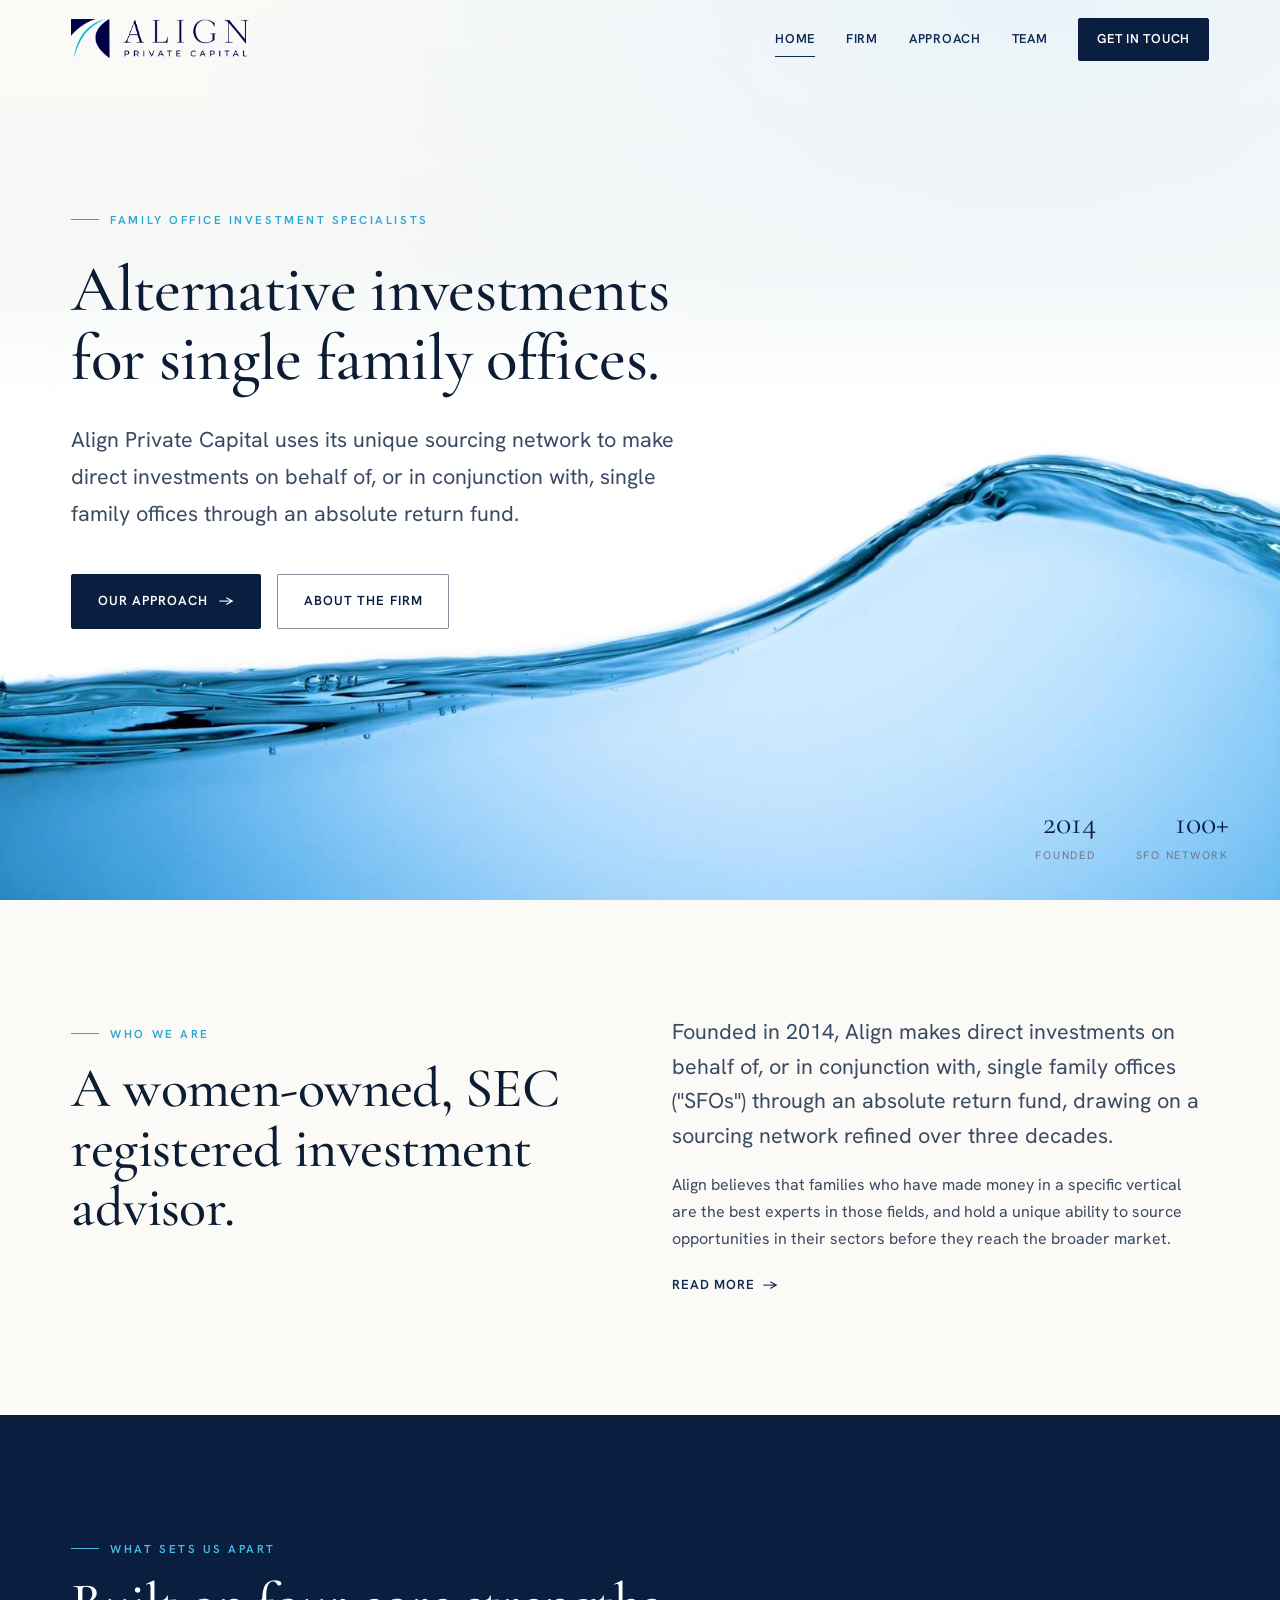
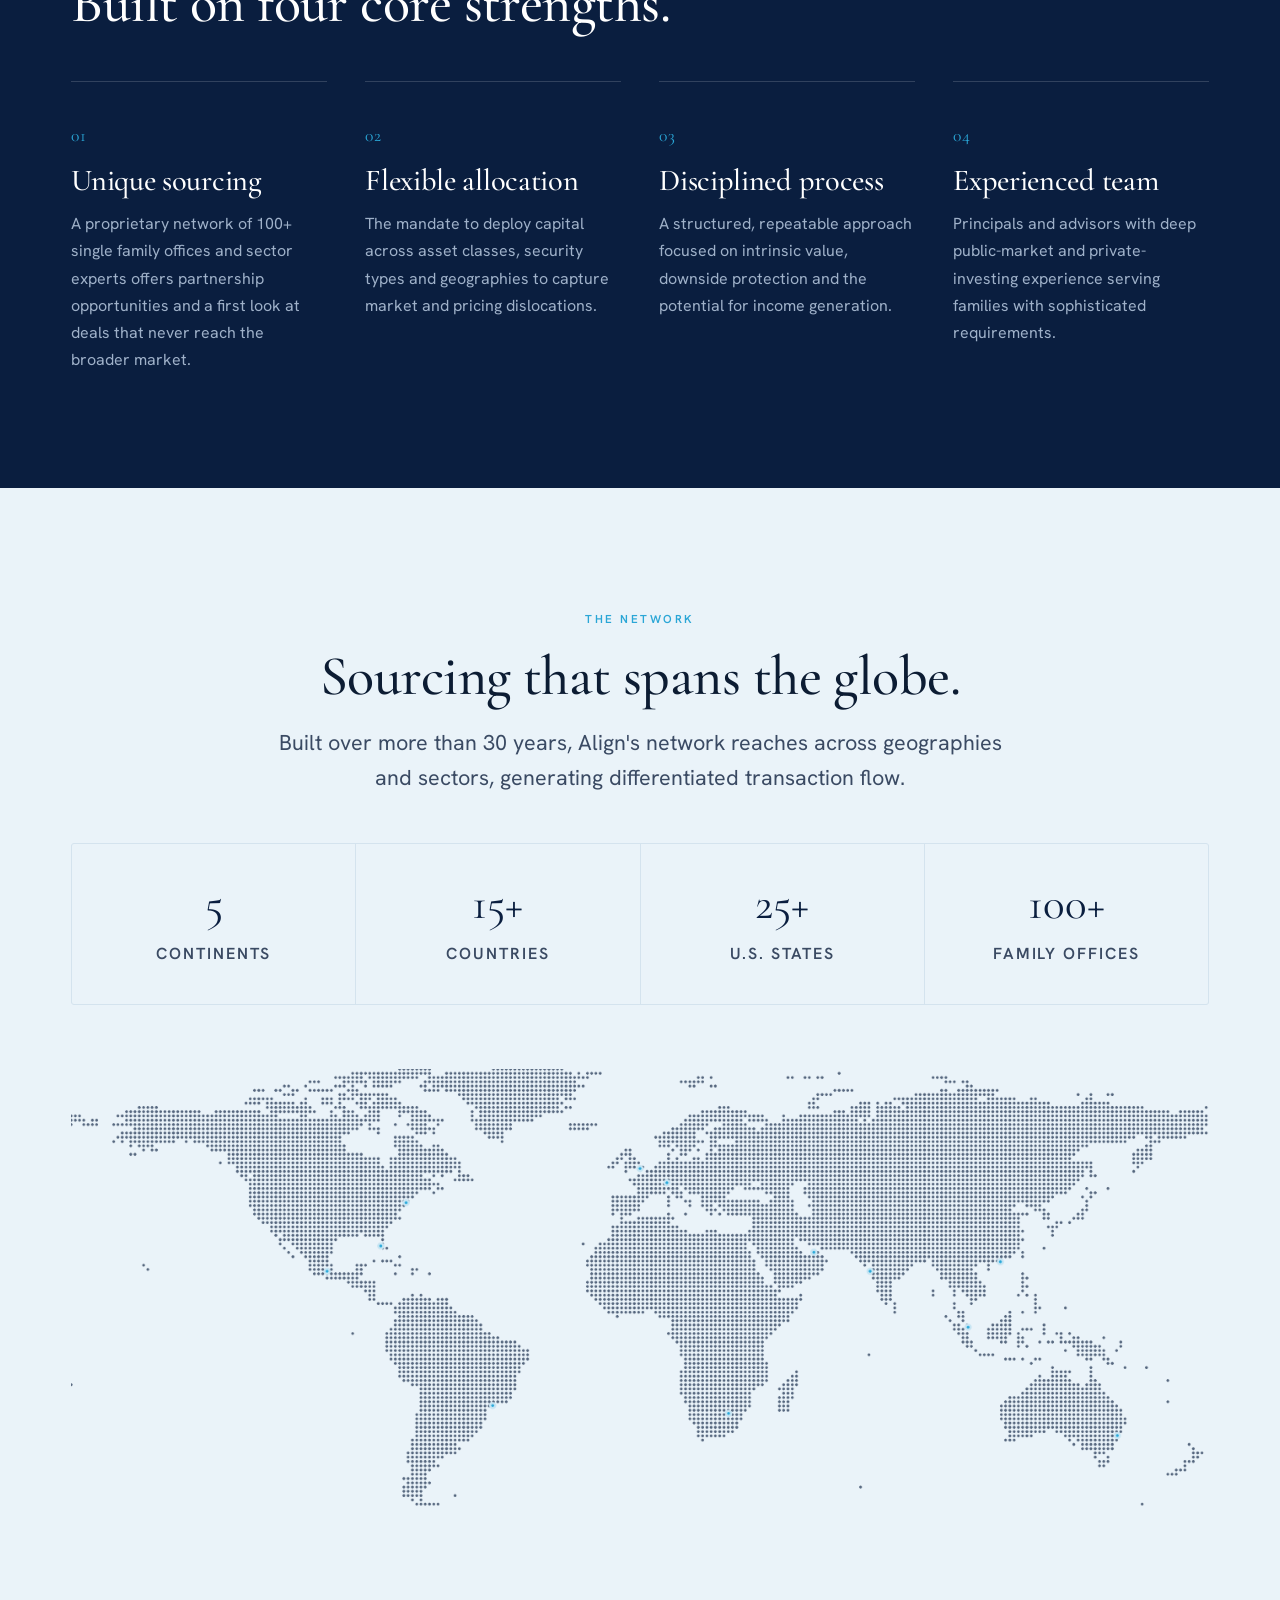
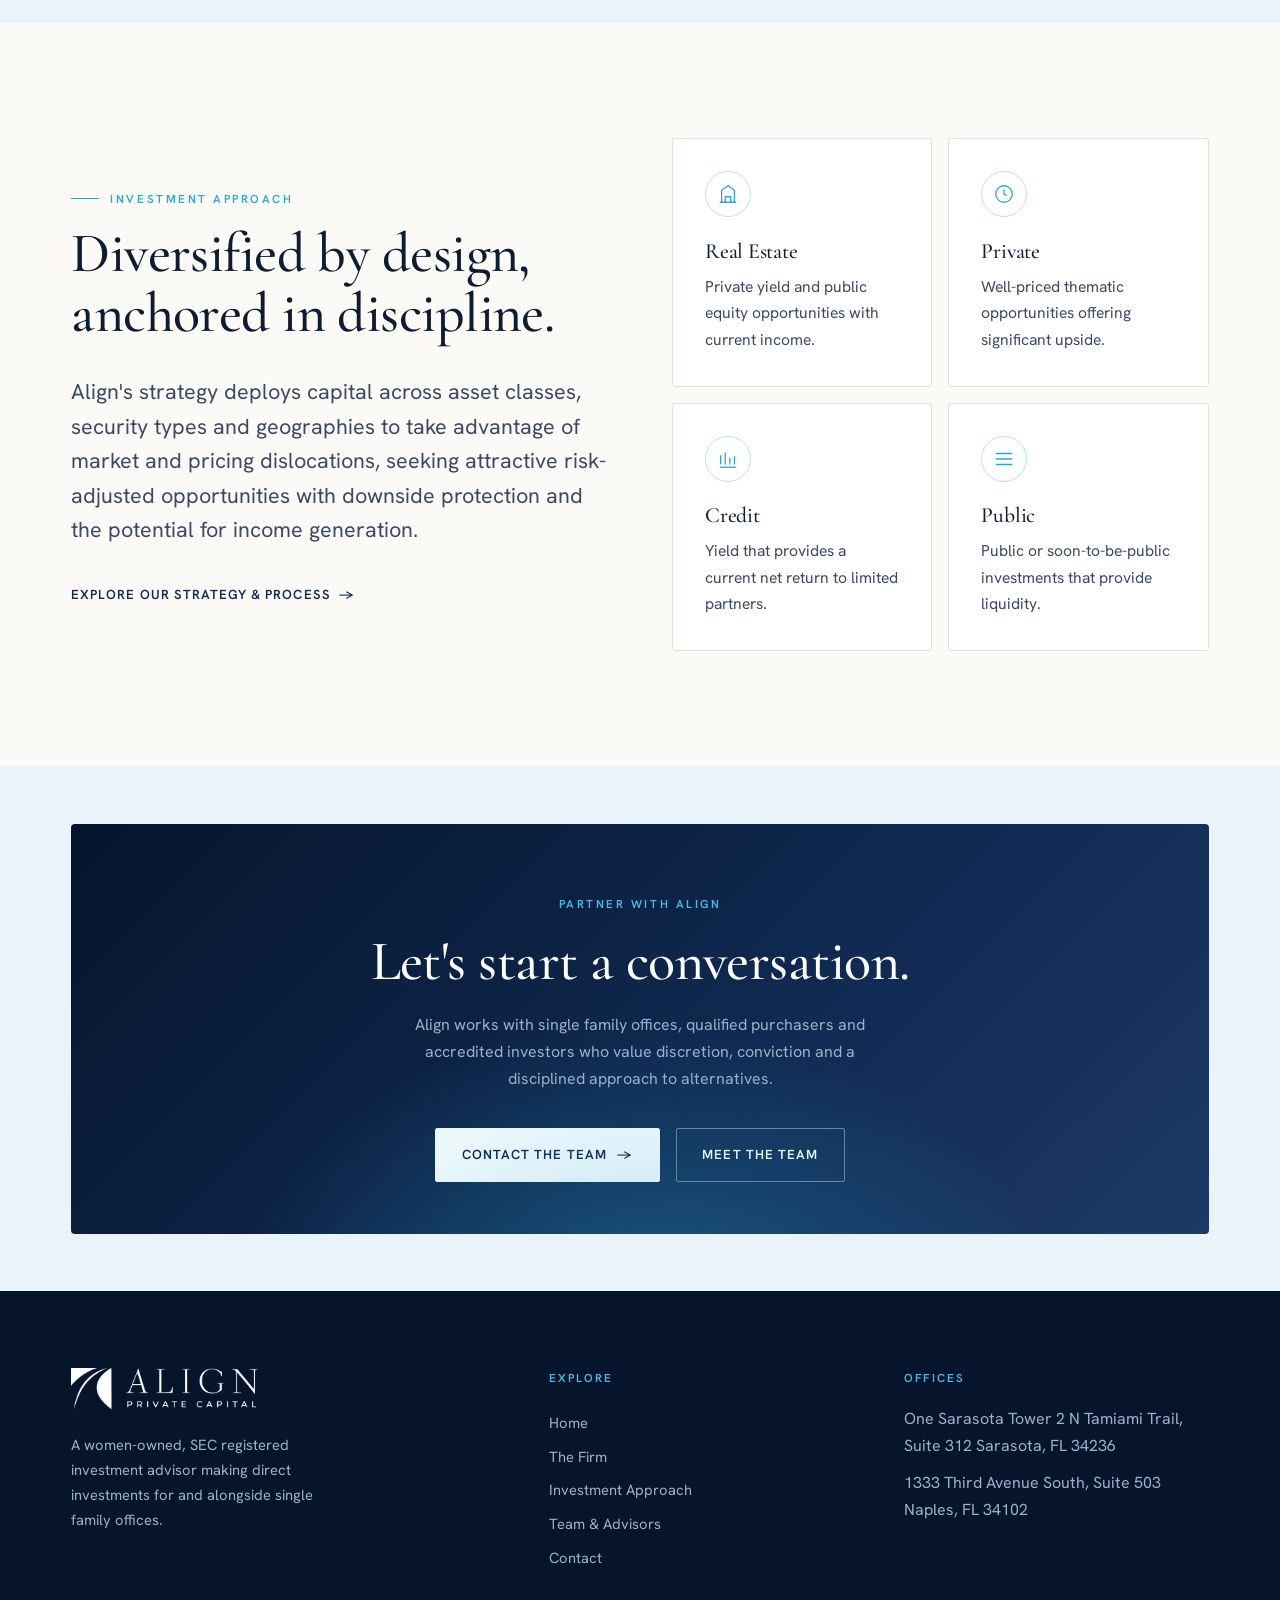
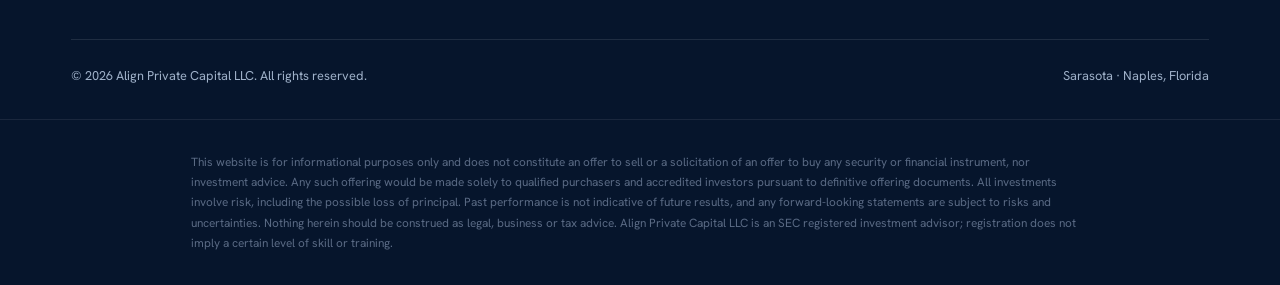
==== index.html @ d66d473a "Initial commit: Align Private Capital marketing site Static multi-page site (Home, Firm, Approach, T" ====
<!DOCTYPE html>
<html lang="en">
<head>
  <meta charset="UTF-8" />
  <meta name="viewport" content="width=device-width, initial-scale=1.0" />
  <title>Align Private Capital | Direct Investments for Single Family Offices</title>
  <meta name="description" content="Align Private Capital is a women-owned, SEC registered investment advisor that uses a unique sourcing network to make direct investments on behalf of, or alongside, single family offices through an absolute return fund." />
  <link rel="icon" href="assets/img/favicon.ico" sizes="any" />
  <link rel="icon" type="image/png" href="assets/img/favicon-32.png" sizes="32x32" />
  <link rel="apple-touch-icon" href="assets/img/favicon-180.png" />
  <link rel="preconnect" href="https://fonts.googleapis.com" />
  <link rel="preconnect" href="https://fonts.gstatic.com" crossorigin />
  <link href="https://fonts.googleapis.com/css2?family=Cormorant+Garamond:ital,wght@0,400;0,500;0,600;1,400;1,500&family=Hanken+Grotesk:wght@400;500;600;700&display=swap" rel="stylesheet" />
  <link rel="stylesheet" href="assets/css/styles.css" />
</head>
<body>

  <!-- ====================================================== HEADER -->
  <header class="site-header on-light">
    <div class="wrap">
      <a href="index.html" class="brand" aria-label="Align Private Capital home">
        <img class="logo-navy" src="assets/img/logo-lockup.png" alt="Align Private Capital" />
        <img class="logo-white" src="assets/img/logo-lockup-white.png" alt="" aria-hidden="true" />
      </a>
      <nav class="nav" aria-label="Primary">
        <a href="index.html" class="active">Home</a>
        <a href="firm.html">Firm</a>
        <a href="approach.html">Approach</a>
        <a href="team.html">Team</a>
        <a href="contact.html" class="btn">Get in touch</a>
      </nav>
      <button class="nav-toggle" aria-label="Open menu" aria-expanded="false">
        <span></span><span></span><span></span>
      </button>
    </div>
  </header>

  <!-- ====================================================== HERO -->
  <section class="hero">
    <div class="hero__water" aria-hidden="true">
      <img src="assets/img/hero-water.jpg" alt="" />
    </div>
    <div class="wrap">
      <p class="eyebrow hero__eyebrow" data-load="1">Family Office Investment Specialists</p>
      <h1 data-load="2">Alternative investments<br />for single family offices.</h1>
      <p class="hero__sub" data-load="3">Align Private Capital uses its unique sourcing network to make direct investments on behalf of, or in conjunction with, single family offices through an absolute return fund.</p>
      <div class="hero__cta" data-load="4">
        <a href="approach.html" class="btn">Our approach <span class="arrow">→</span></a>
        <a href="firm.html" class="btn btn--ghost">About the firm</a>
      </div>
    </div>
    <div class="hero__meta" aria-hidden="true">
      <div><div class="k">2014</div><div class="l">Founded</div></div>
      <div><div class="k">100+</div><div class="l">SFO network</div></div>
    </div>
  </section>

  <!-- ====================================================== INTRO -->
  <section class="section">
    <div class="wrap">
      <div class="grid cols-2" style="align-items:start; gap:clamp(2rem,5vw,5rem)">
        <div data-reveal>
          <p class="eyebrow">Who we are</p>
          <h2 class="mt-1">A women-owned, SEC registered investment advisor.</h2>
        </div>
        <div data-reveal data-reveal-delay="1" class="flow">
          <p class="lede">Founded in 2014, Align makes direct investments on behalf of, or in conjunction with, single family offices ("SFOs") through an absolute return fund, drawing on a sourcing network refined over three decades.</p>
          <p>Align believes that families who have made money in a specific vertical are the best experts in those fields, and hold a unique ability to source opportunities in their sectors before they reach the broader market.</p>
          <p><a href="firm.html" class="tlink">Read more <span class="arrow">→</span></a></p>
        </div>
      </div>
    </div>
  </section>

  <!-- ====================================================== PILLARS -->
  <section class="section section--navy">
    <div class="wrap">
      <div class="section-head" data-reveal>
        <p class="eyebrow">What sets us apart</p>
        <h2 class="mt-1">Built on four core strengths.</h2>
      </div>
      <div class="grid cols-4 pillars mt-3">
        <article class="pillar" data-reveal>
          <div class="pillar__num">01</div>
          <h3>Unique sourcing</h3>
          <p>A proprietary network of 100+ single family offices and sector experts offers partnership opportunities and a first look at deals that never reach the broader market.</p>
        </article>
        <article class="pillar" data-reveal data-reveal-delay="1">
          <div class="pillar__num">02</div>
          <h3>Flexible allocation</h3>
          <p>The mandate to deploy capital across asset classes, security types and geographies to capture market and pricing dislocations.</p>
        </article>
        <article class="pillar" data-reveal data-reveal-delay="2">
          <div class="pillar__num">03</div>
          <h3>Disciplined process</h3>
          <p>A structured, repeatable approach focused on intrinsic value, downside protection and the potential for income generation.</p>
        </article>
        <article class="pillar" data-reveal data-reveal-delay="3">
          <div class="pillar__num">04</div>
          <h3>Experienced team</h3>
          <p>Principals and advisors with deep public-market and private-investing experience serving families with sophisticated requirements.</p>
        </article>
      </div>
    </div>
  </section>

  <!-- ====================================================== NETWORK STATS -->
  <section class="section section--mist">
    <div class="wrap">
      <div class="center section-head" data-reveal>
        <p class="eyebrow center">The network</p>
        <h2 class="mt-1">Sourcing that spans the globe.</h2>
        <p class="lede mt-1">Built over more than 30 years, Align's network reaches across geographies and sectors, generating differentiated transaction flow.</p>
      </div>
      <div class="stats mt-3" data-reveal>
        <div class="stat"><div class="k">5</div><div class="l">Continents</div></div>
        <div class="stat"><div class="k">15+</div><div class="l">Countries</div></div>
        <div class="stat"><div class="k">25+</div><div class="l">U.S. States</div></div>
        <div class="stat"><div class="k">100+</div><div class="l">Family offices</div></div>
      </div>
      <figure class="world-map" data-reveal data-reveal-delay="1">
        <img src="assets/img/world-network.png" alt="A dotted world map highlighting the reach of Align's sourcing network across five continents." loading="lazy" />
      </figure>
    </div>
  </section>

  <!-- ====================================================== APPROACH TEASER -->
  <section class="section">
    <div class="wrap">
      <div class="grid cols-2" style="align-items:center; gap:clamp(2rem,5vw,5rem)">
        <div data-reveal>
          <p class="eyebrow">Investment approach</p>
          <h2 class="mt-1">Diversified by design, anchored in discipline.</h2>
          <p class="lede mt-2">Align's strategy deploys capital across asset classes, security types and geographies to take advantage of market and pricing dislocations, seeking attractive risk-adjusted opportunities with downside protection and the potential for income generation.</p>
          <p class="mt-2"><a href="approach.html" class="tlink">Explore our strategy &amp; process <span class="arrow">→</span></a></p>
        </div>
        <div data-reveal data-reveal-delay="1">
          <div class="grid cols-2" style="gap:1rem">
            <div class="card"><div class="card__icon">
              <svg viewBox="0 0 24 24" fill="none" stroke="currentColor" stroke-width="1.4"><path d="M3 21h18M5 21V8l7-5 7 5v13M9 21v-6h6v6"/></svg></div>
              <h3>Real Estate</h3><p>Private yield and public equity opportunities with current income.</p></div>
            <div class="card"><div class="card__icon">
              <svg viewBox="0 0 24 24" fill="none" stroke="currentColor" stroke-width="1.4"><path d="M3 12a9 9 0 1 0 18 0 9 9 0 0 0-18 0Z"/><path d="M12 7v5l3 2"/></svg></div>
              <h3>Private</h3><p>Well-priced thematic opportunities offering significant upside.</p></div>
            <div class="card"><div class="card__icon">
              <svg viewBox="0 0 24 24" fill="none" stroke="currentColor" stroke-width="1.4"><path d="M4 18V8M9 18V5M14 18v-7M19 18V9"/><path d="M3 21h18"/></svg></div>
              <h3>Credit</h3><p>Yield that provides a current net return to limited partners.</p></div>
            <div class="card"><div class="card__icon">
              <svg viewBox="0 0 24 24" fill="none" stroke="currentColor" stroke-width="1.4"><path d="M3 6h18M3 12h18M3 18h18"/></svg></div>
              <h3>Public</h3><p>Public or soon-to-be-public investments that provide liquidity.</p></div>
          </div>
        </div>
      </div>
    </div>
  </section>

  <!-- ====================================================== CTA -->
  <section class="section section--mist">
    <div class="wrap">
      <div class="cta" data-reveal>
        <p class="eyebrow center" style="justify-content:center; color:var(--teal-400)">Partner with Align</p>
        <h2 class="mt-1">Let's start a conversation.</h2>
        <p>Align works with single family offices, qualified purchasers and accredited investors who value discretion, conviction and a disciplined approach to alternatives.</p>
        <div class="hero__cta">
          <a href="contact.html" class="btn btn--light">Contact the team <span class="arrow">→</span></a>
          <a href="team.html" class="btn btn--outline-light">Meet the team</a>
        </div>
      </div>
    </div>
  </section>

  <!-- ====================================================== FOOTER -->
  <footer class="site-footer">
    <div class="wrap">
      <div class="footer-top">
        <div class="footer-brand">
          <img src="assets/img/logo-lockup-white.png" alt="Align Private Capital" />
          <p>A women-owned, SEC registered investment advisor making direct investments for and alongside single family offices.</p>
        </div>
        <div class="footer-col">
          <h5>Explore</h5>
          <a href="index.html">Home</a>
          <a href="firm.html">The Firm</a>
          <a href="approach.html">Investment Approach</a>
          <a href="team.html">Team &amp; Advisors</a>
          <a href="contact.html">Contact</a>
        </div>
        <div class="footer-col">
          <h5>Offices</h5>
          <span>One Sarasota Tower</span>
          <span>2 N Tamiami Trail, Suite 312</span>
          <span>Sarasota, FL 34236</span>
          <span style="display:block;height:.6rem"></span>
          <span>1333 Third Avenue South, Suite 503</span>
          <span>Naples, FL 34102</span>
        </div>
      </div>
      <div class="footer-bottom">
        <p>&copy; <span id="year">2025</span> Align Private Capital LLC. All rights reserved.</p>
        <p>Sarasota &middot; Naples, Florida</p>
      </div>
    </div>
  </footer>

  <aside class="disclaimer">
    <div class="wrap">
      <p>This website is for informational purposes only and does not constitute an offer to sell or a solicitation of an offer to buy any security or financial instrument, nor investment advice. Any such offering would be made solely to qualified purchasers and accredited investors pursuant to definitive offering documents. All investments involve risk, including the possible loss of principal. Past performance is not indicative of future results, and any forward-looking statements are subject to risks and uncertainties. Nothing herein should be construed as legal, business or tax advice. Align Private Capital LLC is an SEC registered investment advisor; registration does not imply a certain level of skill or training.</p>
    </div>
  </aside>

  <script src="assets/js/main.js"></script>
</body>
</html>
---- assets/css/styles.css ----
/* =========================================================================
   Align Private Capital — Site Stylesheet
   Aesthetic: refined institutional luxury · water/fluidity motif
   Display: Cormorant Garamond · Body: Hanken Grotesk
   ========================================================================= */

/* ----------------------------------------------------------------- Tokens */
:root {
  /* Brand palette pulled from the deck */
  --navy-900: #06152c;   /* ink */
  --navy-800: #0a1e3f;   /* logo navy */
  --navy-700: #102a52;
  --navy-600: #1c3a66;
  --navy-400: #4a6488;
  --teal-500: #2aa6d6;   /* water arc */
  --teal-400: #4cbbe3;
  --teal-200: #b9e1f1;

  --paper:    #fbfaf6;   /* warm off-white */
  --paper-2:  #f3f1ea;   /* warm tint panel */
  --mist:     #eaf3f9;   /* cool light-blue tint */
  --mist-2:   #dceaf4;
  --line:     #e4e0d6;   /* hairline on paper */
  --line-cool:#d4e3ee;   /* hairline on mist */

  --ink:      #0c1c33;
  --ink-soft: #3a4a63;
  --ink-mute: #6c788c;
  --on-navy:  #e8eef6;
  --on-navy-mute: #9fb1c9;

  /* Type */
  --serif: "Cormorant Garamond", "Times New Roman", serif;
  --sans:  "Hanken Grotesk", system-ui, sans-serif;

  /* Rhythm */
  --maxw: 1240px;
  --gutter: clamp(1.25rem, 4vw, 4rem);
  --sec-y: clamp(4.5rem, 9vw, 9rem);

  --shadow-sm: 0 1px 2px rgba(10,30,63,.06), 0 6px 18px rgba(10,30,63,.06);
  --shadow-md: 0 12px 40px rgba(10,30,63,.10), 0 2px 8px rgba(10,30,63,.06);
  --shadow-lg: 0 30px 80px rgba(6,21,44,.16);

  --ease: cubic-bezier(.22,.61,.36,1);
}

/* ------------------------------------------------------------------ Reset */
*,*::before,*::after { box-sizing: border-box; }
* { margin: 0; }
html { -webkit-text-size-adjust: 100%; scroll-behavior: smooth; }
@media (prefers-reduced-motion: reduce){ html{ scroll-behavior:auto; } }
body {
  font-family: var(--sans);
  font-size: clamp(1rem, .55rem + .45vw, 1.0625rem);
  line-height: 1.7;
  color: var(--ink-soft);
  background: var(--paper);
  -webkit-font-smoothing: antialiased;
  text-rendering: optimizeLegibility;
  overflow-x: hidden;
}
img { max-width: 100%; display: block; }
a { color: inherit; text-decoration: none; }
ul { list-style: none; padding: 0; }
button { font: inherit; cursor: pointer; }

/* --------------------------------------------------------------- Headings */
h1,h2,h3,h4 { color: var(--ink); font-weight: 500; line-height: 1.06; letter-spacing: -.01em; }
h1 { font-family: var(--serif); font-size: clamp(2.7rem, 1.6rem + 4.6vw, 5.4rem); font-weight: 500; }
h2 { font-family: var(--serif); font-size: clamp(2.05rem, 1.3rem + 2.9vw, 3.5rem); }
h3 { font-family: var(--serif); font-size: clamp(1.4rem, 1.1rem + 1vw, 1.9rem); }
.serif-italic { font-style: italic; }

/* Eyebrow / kicker */
.eyebrow {
  font-family: var(--sans);
  font-size: .72rem;
  font-weight: 600;
  letter-spacing: .22em;
  text-transform: uppercase;
  color: var(--teal-500);
  display: inline-flex;
  align-items: center;
  gap: .7rem;
}
.eyebrow::before {
  content: "";
  width: 28px; height: 1px;
  background: currentColor;
  display: inline-block;
}
.eyebrow.center::before { display: none; }

.lede { font-size: clamp(1.1rem, .9rem + .7vw, 1.35rem); line-height: 1.6; color: var(--ink-soft); }
.measure { max-width: 62ch; }
.measure-sm { max-width: 46ch; }

/* ---------------------------------------------------------------- Layout */
.wrap { width: 100%; max-width: var(--maxw); margin-inline: auto; padding-inline: var(--gutter); }
.section { padding-block: var(--sec-y); position: relative; }
.section--mist { background: var(--mist); }
.section--paper2 { background: var(--paper-2); }
.section--navy { background: var(--navy-800); color: var(--on-navy); }
.section--navy h1,.section--navy h2,.section--navy h3 { color: #fff; }
.section--navy .eyebrow { color: var(--teal-400); }

.hairline { height: 1px; background: var(--line); border: 0; }
.section--mist + .section .hairline { background: var(--line-cool); }

.grid { display: grid; gap: clamp(1.5rem, 3vw, 2.75rem); }
.cols-2 { grid-template-columns: repeat(2, 1fr); }
.cols-3 { grid-template-columns: repeat(3, 1fr); }
.cols-4 { grid-template-columns: repeat(4, 1fr); }
@media (max-width: 940px){ .cols-3,.cols-4 { grid-template-columns: repeat(2,1fr); } }
@media (max-width: 720px){ .cols-2,.cols-3,.cols-4 { grid-template-columns: 1fr; } }

.section-head { max-width: 760px; }
.section-head h2 { margin-top: 1rem; }
.section-head .lede { margin-top: 1.25rem; }
.center { text-align: center; }
.center.section-head { margin-inline: auto; }
.center .eyebrow { justify-content: center; }

/* ---------------------------------------------------------------- Buttons */
.btn {
  --bg: var(--navy-800); --fg: #fff;
  display: inline-flex; align-items: center; gap: .65rem;
  padding: .95rem 1.6rem;
  background: var(--bg); color: var(--fg);
  font-size: .82rem; font-weight: 600; letter-spacing: .08em; text-transform: uppercase;
  border: 1px solid var(--bg);
  border-radius: 2px;
  transition: transform .35s var(--ease), box-shadow .35s var(--ease), background .35s var(--ease);
  position: relative;
}
.btn .arrow { transition: transform .35s var(--ease); }
.btn:hover { transform: translateY(-2px); box-shadow: var(--shadow-md); }
.btn:hover .arrow { transform: translateX(4px); }
.btn--ghost { --bg: rgba(255,255,255,.72); --fg: var(--navy-800); border-color: rgba(10,30,63,.5); backdrop-filter: blur(6px); }
.btn--ghost:hover { --bg: #fff; }
.btn--light { --bg: #fff; --fg: var(--navy-800); }
.btn--outline-light { --bg: transparent; --fg: #fff; border-color: rgba(255,255,255,.4); }
.btn--outline-light:hover { background: rgba(255,255,255,.08); }

/* Text link with drawn underline */
.tlink {
  display: inline-flex; align-items: center; gap: .5rem;
  font-weight: 600; font-size: .82rem; letter-spacing: .08em; text-transform: uppercase;
  color: var(--navy-700);
  position: relative; padding-bottom: 3px;
}
.tlink::after {
  content:""; position:absolute; left:0; bottom:0; height:1px; width:100%;
  background: var(--teal-500); transform: scaleX(.0); transform-origin: left;
  transition: transform .4s var(--ease);
}
.tlink:hover::after { transform: scaleX(1); }
.tlink .arrow { transition: transform .35s var(--ease); }
.tlink:hover .arrow { transform: translateX(4px); }
.section--navy .tlink { color: #fff; }

/* ---------------------------------------------------------------- Header */
.site-header {
  position: fixed; inset: 0 0 auto 0; z-index: 100;
  display: flex; align-items: center;
  padding-block: 1.1rem;
  transition: background .4s var(--ease), box-shadow .4s var(--ease), padding .4s var(--ease);
}
.site-header .wrap { display: flex; align-items: center; justify-content: space-between; gap: 2rem; }
.brand img { height: 40px; width: auto; transition: opacity .3s var(--ease); }
.brand .logo-white { position: absolute; inset: 0; }
.brand { position: relative; display: inline-flex; }

.site-header .logo-white { opacity: 1; }
.site-header .logo-navy  { opacity: 0; }
.site-header.solid { background: rgba(251,250,246,.86); backdrop-filter: blur(14px) saturate(1.2); box-shadow: 0 1px 0 var(--line); padding-block: .7rem; }
.site-header.solid .logo-white { opacity: 0; }
.site-header.solid .logo-navy  { opacity: 1; }
/* On light hero, default to navy logo */
.site-header.on-light .logo-white { opacity: 0; }
.site-header.on-light .logo-navy  { opacity: 1; }

.nav { display: flex; align-items: center; gap: clamp(1.2rem, 2.4vw, 2.5rem); }
.nav a {
  font-size: .8rem; font-weight: 600; letter-spacing: .06em; text-transform: uppercase;
  color: var(--navy-700); position: relative; padding: .3rem 0;
}
.site-header:not(.solid):not(.on-light) .nav a { color: rgba(255,255,255,.92); }
.site-header:not(.solid):not(.on-light) .nav .btn { color:#fff; }
.nav a:not(.btn)::after {
  content:""; position:absolute; left:0; bottom:-2px; height:1px; width:100%;
  background: currentColor; transform: scaleX(0); transform-origin: left; transition: transform .35s var(--ease);
}
.nav a:not(.btn):hover::after,
.nav a.active:not(.btn)::after { transform: scaleX(1); }
.nav .btn { padding: .6rem 1.1rem; }
/* Keep the nav CTA legible (white on navy) across every header state */
.nav a.btn, .site-header .nav a.btn, .site-header.solid .nav a.btn { color: #fff; }

.nav-toggle { display: none; flex-direction: column; gap: 5px; background: none; border: 0; padding: .4rem; }
.nav-toggle span { width: 26px; height: 2px; background: var(--navy-800); transition: .3s var(--ease); }
.site-header:not(.solid):not(.on-light) .nav-toggle span { background: #fff; }

@media (max-width: 880px){
  .nav-toggle { display: flex; z-index: 120; }
  .nav {
    position: fixed; inset: 0 0 0 auto; width: min(360px, 84vw);
    background: var(--navy-800); flex-direction: column; align-items: flex-start;
    justify-content: center; gap: 1.6rem; padding: 3rem var(--gutter);
    transform: translateX(100%); transition: transform .5s var(--ease);
    box-shadow: var(--shadow-lg);
  }
  .nav.open { transform: translateX(0); }
  .nav a, .site-header .nav a { color: var(--on-navy) !important; font-size: 1rem; }
  .nav .btn { color:#fff !important; margin-top: .5rem; }
  body.nav-open { overflow: hidden; }
  .nav-toggle.open span:nth-child(1){ transform: translateY(7px) rotate(45deg); background:#fff; }
  .nav-toggle.open span:nth-child(2){ opacity: 0; }
  .nav-toggle.open span:nth-child(3){ transform: translateY(-7px) rotate(-45deg); background:#fff; }
}

/* ------------------------------------------------------------------ Hero */
.hero {
  position: relative; min-height: 100svh;
  display: flex; flex-direction: column; justify-content: center;
  padding-top: 8rem; padding-bottom: clamp(8rem, 22vh, 16rem);
  background:
    radial-gradient(120% 90% at 80% 0%, var(--mist) 0%, transparent 55%),
    linear-gradient(180deg, var(--paper) 0%, var(--mist) 100%);
  overflow: hidden;
}
.hero__water {
  position: absolute; left: 0; right: 0; bottom: -2px; width: 100%;
  pointer-events: none; z-index: 1;
  -webkit-mask-image: linear-gradient(180deg, transparent, #000 22%);
          mask-image: linear-gradient(180deg, transparent, #000 22%);
}
.hero__water img { width: 100%; height: auto; object-fit: cover; }
.hero .wrap { position: relative; z-index: 2; }
.hero__eyebrow { margin-bottom: 1.6rem; }
.hero h1 { max-width: 20ch; font-size: clamp(2.1rem, 1.2rem + 3.6vw, 4.7rem); overflow-wrap: break-word; }
@media (max-width: 600px){ .hero h1 br { display: none; } .hero h1 { max-width: 16ch; } }
.hero h1 .accent { font-style: italic; color: var(--navy-600); }
.hero__sub { margin-top: 1.8rem; max-width: 52ch; font-size: clamp(1.1rem, .95rem + .6vw, 1.35rem); color: var(--ink-soft); }
.hero__cta { margin-top: 2.6rem; display: flex; flex-wrap: wrap; gap: 1rem; }
.hero__meta {
  position: absolute; z-index: 2; bottom: clamp(1.5rem,4vh,2.5rem); right: var(--gutter);
  display: flex; gap: 2.5rem; text-align: right;
}
@media (max-width: 880px){ .hero__meta { display: none; } }
.hero__meta .k { font-family: var(--serif); font-size: 2rem; color: var(--navy-800); line-height: 1; }
.hero__meta .l { font-size: .68rem; letter-spacing: .16em; text-transform: uppercase; color: var(--ink-mute); margin-top: .4rem; }

/* Page hero (interior pages) */
.pagehero {
  position: relative; padding-top: 11rem; padding-bottom: clamp(3rem,6vw,5rem);
  background:
    radial-gradient(100% 120% at 90% -10%, var(--mist) 0%, transparent 55%),
    var(--paper);
  border-bottom: 1px solid var(--line);
}
.pagehero h1 { max-width: 18ch; margin-top: 1.2rem; }
.pagehero .lede { margin-top: 1.5rem; }
.breadcrumb { font-size: .74rem; letter-spacing: .14em; text-transform: uppercase; color: var(--ink-mute); }
.breadcrumb a:hover { color: var(--teal-500); }

/* -------------------------------------------------------------- Wave rule */
.wave-divider { display: block; width: 100%; height: auto; color: var(--mist); }
.wave-divider path { fill: currentColor; }

/* --------------------------------------------------------- Pillars (num) */
.pillars { counter-reset: pil; }
.pillar {
  position: relative; padding: 2.4rem 0 0;
  border-top: 1px solid var(--line);
}
.section--navy .pillar { border-color: rgba(255,255,255,.16); }
.pillar__num {
  font-family: var(--serif); font-size: 1.1rem; color: var(--teal-500);
  letter-spacing: .05em;
}
.pillar h3 { margin: .9rem 0 .8rem; }
.section--navy .pillar h3 { color: #fff; }
.pillar p { color: var(--ink-soft); }
.section--navy .pillar p { color: var(--on-navy-mute); }

/* Feature cards */
.card {
  background: #fff; border: 1px solid var(--line);
  border-radius: 3px; padding: clamp(1.6rem, 2.5vw, 2.4rem);
  transition: transform .45s var(--ease), box-shadow .45s var(--ease), border-color .45s var(--ease);
  height: 100%;
}
.card:hover { transform: translateY(-4px); box-shadow: var(--shadow-md); border-color: var(--mist-2); }
.card__icon {
  width: 46px; height: 46px; display: grid; place-items: center;
  border: 1px solid var(--teal-200); border-radius: 50%; color: var(--teal-500);
  margin-bottom: 1.4rem;
}
.card__icon svg { width: 22px; height: 22px; }
.card h3 { font-size: 1.35rem; margin-bottom: .7rem; }
.card p { font-size: .98rem; color: var(--ink-soft); }

/* ---------------------------------------------------------------- Stats */
.stats { display: grid; grid-template-columns: repeat(4,1fr); gap: 1px; background: var(--line-cool); border: 1px solid var(--line-cool); border-radius: 3px; overflow: hidden; }
@media (max-width: 720px){ .stats { grid-template-columns: repeat(2,1fr); } }
.stat { background: var(--paper); padding: 2.3rem 1.5rem; text-align: center; }
.section--mist .stat { background: var(--mist); }
.stat .k { font-family: var(--serif); font-size: clamp(2.3rem, 1.7rem + 1.4vw, 3rem); color: var(--navy-800); line-height: 1; }
.stat .l { font-size: clamp(.85rem, .78rem + .3vw, 1rem); letter-spacing: .12em; text-transform: uppercase; color: var(--ink-soft); margin-top: .85rem; font-weight: 600; }

/* --------------------------------------------------------------- Timeline */
.timeline { position: relative; display: grid; grid-template-columns: repeat(5,1fr); gap: 0; margin-top: 3rem; }
@media (max-width: 880px){ .timeline { grid-template-columns: 1fr; } }
.tl-item { position: relative; padding: 2.6rem 1.4rem 0; }
.tl-item:not(:last-child)::before {
  content:""; position: absolute; top: 0; left: 0; right: 0; height: 2px;
  background: linear-gradient(90deg, var(--teal-200), var(--teal-400));
}
@media (max-width: 880px){
  .tl-item { padding: 1.6rem 0 1.6rem 1.8rem; border-left: 2px solid var(--teal-200); }
  .tl-item:not(:last-child)::before { display: none; }
}
.tl-dot { position: absolute; top: -7px; left: 0; width: 12px; height: 12px; border-radius: 50%; background: var(--teal-500); box-shadow: 0 0 0 4px var(--mist); }
@media (max-width:880px){ .tl-dot { top: 1.7rem; left: -7px; } }
.tl-year { font-family: var(--serif); font-size: 1.9rem; color: var(--navy-800); }
.tl-stage { font-size: .72rem; letter-spacing: .16em; text-transform: uppercase; color: var(--teal-500); margin: .3rem 0 .8rem; font-weight: 600; }
.tl-item p { font-size: .92rem; color: var(--ink-soft); }

/* ------------------------------------------------------- Asset class grid */
.assets { display: grid; grid-template-columns: repeat(4,1fr); gap: 1.5rem; }
@media (max-width: 940px){ .assets { grid-template-columns: repeat(2,1fr); } }
@media (max-width: 560px){ .assets { grid-template-columns: 1fr; } }
.asset {
  position: relative; padding: 2rem 1.7rem; border-radius: 3px;
  background: #fff; border: 1px solid var(--line);
  overflow: hidden; transition: transform .45s var(--ease), box-shadow .45s var(--ease);
}
.asset::before { content:""; position:absolute; left:0; top:0; bottom:0; width:3px; background: var(--grad, var(--teal-500)); }
.asset:hover { transform: translateY(-4px); box-shadow: var(--shadow-md); }
.asset h3 { font-size: 1.5rem; margin-bottom: .5rem; }
.asset .tag { font-size: .7rem; letter-spacing: .16em; text-transform: uppercase; color: var(--teal-500); font-weight: 600; }
.asset p { font-size: .94rem; margin-top: .6rem; color: var(--ink-soft); }

/* --------------------------------------------------------- Process steps */
.process { counter-reset: step; display: grid; grid-template-columns: repeat(5,1fr); gap: 1.5rem; }
@media (max-width: 1000px){ .process { grid-template-columns: repeat(2,1fr); } }
@media (max-width: 560px){ .process { grid-template-columns: 1fr; } }
.pstep { position: relative; padding-top: 3.4rem; }
.pstep::before {
  counter-increment: step; content: counter(step,decimal-leading-zero);
  position: absolute; top: 0; left: 0;
  font-family: var(--serif); font-size: 1.6rem; color: var(--teal-500);
}
.pstep::after { content:""; position:absolute; top: 1.5rem; left: 2.6rem; right: -1.5rem; height:1px; background: var(--line-cool); }
.process .pstep:last-child::after { display:none; }
@media (max-width:1000px){ .pstep::after { display:none; } }
.pstep h4 { font-family: var(--serif); font-size: 1.25rem; color: var(--ink); margin-bottom: .5rem; }
.pstep p { font-size: .92rem; color: var(--ink-soft); }

/* ------------------------------------------------------------- Team grid */
.team-grid { display: grid; grid-template-columns: repeat(3,1fr); gap: clamp(1.8rem,3vw,3rem) clamp(1.5rem,2.5vw,2.5rem); }
@media (max-width: 900px){ .team-grid { grid-template-columns: repeat(2,1fr); } }
@media (max-width: 560px){ .team-grid { grid-template-columns: 1fr; max-width: 360px; margin-inline:auto; } }
.member { text-align: center; }
.member__photo {
  width: clamp(140px, 16vw, 190px); aspect-ratio: 1; margin: 0 auto 1.3rem;
  border-radius: 50%; overflow: hidden; position: relative;
  box-shadow: var(--shadow-sm);
  background: var(--mist);
}
.member__photo img { width: 100%; height: 100%; object-fit: cover; filter: grayscale(1) contrast(1.02); transition: filter .6s var(--ease), transform .6s var(--ease); }
.member:hover .member__photo img { filter: grayscale(0); transform: scale(1.04); }
.member__photo::after { content:""; position:absolute; inset:0; border-radius:50%; box-shadow: inset 0 0 0 1px rgba(10,30,63,.08); }
.member h3 { font-size: 1.5rem; }
.member .role { font-size: .74rem; letter-spacing: .14em; text-transform: uppercase; color: var(--teal-500); font-weight: 600; margin-top: .35rem; }
.member__bio { font-size: .92rem; color: var(--ink-soft); margin-top: 1rem; text-align: left; }
.member--lead .member__photo { width: clamp(170px, 20vw, 230px); }

/* Bio expand */
.bio-toggle { background:none; border:0; color: var(--navy-700); font-weight:600; font-size:.78rem; letter-spacing:.08em; text-transform:uppercase; margin-top:.7rem; display:inline-flex; gap:.4rem; align-items:center; }
.bio-toggle .arrow { transition: transform .3s var(--ease); }
.bio-toggle[aria-expanded="true"] .arrow { transform: rotate(180deg); }
.member__bio.collapsible { display: -webkit-box; -webkit-line-clamp: 4; -webkit-box-orient: vertical; overflow: hidden; }
.member__bio.collapsible.open { -webkit-line-clamp: unset; }

/* Advisor / split feature */
.split { display: grid; grid-template-columns: 320px 1fr; gap: clamp(2rem,4vw,4rem); align-items: start; }
@media (max-width: 820px){ .split { grid-template-columns: 1fr; } }
.split__media { position: relative; }
.split__media img { width: 100%; border-radius: 3px; filter: grayscale(1); box-shadow: var(--shadow-md); }
.split__media .frame { position:absolute; inset: 12px -12px -12px 12px; border:1px solid var(--teal-200); border-radius:3px; z-index:-1; }
.advisor .role { font-size: .74rem; letter-spacing: .14em; text-transform: uppercase; color: var(--teal-500); font-weight:600; margin: .6rem 0 1rem; }
.advisor .member__bio { text-align: left; margin-top: .4rem; }

/* ----------------------------------------------------- Service providers */
.providers { display: grid; grid-template-columns: repeat(4,1fr); gap: 1px; background: var(--line); border: 1px solid var(--line); }
@media (max-width: 820px){ .providers { grid-template-columns: repeat(2,1fr); } }
.provider { background: var(--paper); padding: 2rem 1.4rem; text-align: center; transition: background .4s var(--ease); }
.provider:hover { background: #fff; }
.provider .cat { font-size: .72rem; letter-spacing: .16em; text-transform: uppercase; color: var(--teal-500); font-weight:600; }
.provider h4 { font-family: var(--serif); font-size: 1.3rem; color: var(--ink); margin-top: .5rem; font-weight: 500; }
.provider p { font-size: .86rem; color: var(--ink-mute); margin-top: .3rem; }

/* --------------------------------------------------------- World map */
.world-map { margin-top: clamp(2.5rem, 5vw, 4rem); position: relative; }
.world-map img {
  width: 100%; height: auto; display: block;
  -webkit-mask-image: radial-gradient(120% 130% at 50% 45%, #000 60%, transparent 100%);
          mask-image: radial-gradient(120% 130% at 50% 45%, #000 60%, transparent 100%);
}
.world-map figcaption {
  text-align: center; margin-top: 1.4rem;
  font-size: .72rem; letter-spacing: .16em; text-transform: uppercase; color: var(--ink-mute);
  display: inline-flex; align-items: center; gap: .6rem; width: 100%; justify-content: center;
}
.world-map .key-dot { width: 8px; height: 8px; border-radius: 50%; background: var(--teal-500); display: inline-block; box-shadow: 0 0 0 4px rgba(42,166,214,.18); }

/* ----------------------------------------------------------- Fund cards */
.funds { display: grid; grid-template-columns: repeat(3,1fr); gap: clamp(1.25rem,2.5vw,1.75rem); }
@media (max-width: 860px){ .funds { grid-template-columns: 1fr; max-width: 560px; } }
.fund {
  position: relative; background: #fff; border: 1px solid var(--line);
  border-radius: 3px; padding: clamp(1.9rem,2.8vw,2.6rem);
  overflow: hidden;
  transition: transform .45s var(--ease), box-shadow .45s var(--ease), border-color .45s var(--ease);
}
.fund::before {
  content:""; position: absolute; left: 0; top: 0; right: 0; height: 3px;
  background: linear-gradient(90deg, var(--teal-500), var(--teal-200));
  transform: scaleX(0); transform-origin: left; transition: transform .55s var(--ease);
}
.fund:hover { transform: translateY(-4px); box-shadow: var(--shadow-md); border-color: var(--mist-2); }
.fund:hover::before { transform: scaleX(1); }
.fund__year {
  font-family: var(--serif); font-weight: 500;
  font-size: clamp(2.7rem, 4vw, 3.6rem); line-height: 1; color: var(--navy-800);
  letter-spacing: .01em;
}
.fund__rule { width: 40px; height: 2px; background: var(--teal-500); margin: 1.15rem 0 1.3rem; }
.fund h3 { font-size: 1.6rem; margin-bottom: .65rem; }
.fund p { font-size: .96rem; color: var(--ink-soft); margin: 0; }

/* --------------------------------------------------- Investment logos */
.logo-grid {
  display: grid;
  grid-template-columns: repeat(4, 1fr);
  gap: 1px;
  background: var(--line);
  border: 1px solid var(--line);
  border-radius: 3px;
  overflow: hidden;
}
@media (max-width: 860px){ .logo-grid { grid-template-columns: repeat(3,1fr); } }
@media (max-width: 560px){ .logo-grid { grid-template-columns: repeat(2,1fr); } }
.logo-cell {
  background: #fff;
  display: grid;
  place-items: center;
  padding: clamp(1.4rem, 3vw, 2.4rem) 1.5rem;
  min-height: 128px;
  transition: background .4s var(--ease);
}
.logo-cell:hover { background: var(--paper); }
.logo-cell img {
  max-width: min(170px, 100%);
  max-height: 52px;
  width: auto; height: auto;
  object-fit: contain;
  opacity: .62;
  filter: grayscale(1);
  transition: opacity .45s var(--ease), filter .45s var(--ease);
}
.logo-cell:hover img { opacity: 1; filter: grayscale(0); }

/* ------------------------------------------------------------- Quote band */
.quote { text-align: center; max-width: 900px; margin-inline: auto; }
.quote p { font-family: var(--serif); font-size: clamp(1.7rem, 1.2rem + 1.8vw, 2.8rem); line-height: 1.3; color: #fff; font-style: italic; }
.quote .mark { font-family: var(--serif); font-size: 4rem; color: var(--teal-400); line-height: 0; display:block; height: 1.4rem; }
.quote cite { display:block; margin-top: 1.6rem; font-style: normal; font-size: .78rem; letter-spacing: .16em; text-transform: uppercase; color: var(--on-navy-mute); }

/* ------------------------------------------------------------------ CTA */
/* Trim the vertical space the CTA section occupies on every page */
.section:has(.cta) { padding-block: clamp(2.25rem, 4.5vw, 4rem); }

.cta {
  position: relative; overflow: hidden;
  background: linear-gradient(135deg, var(--navy-900), var(--navy-700) 60%, var(--navy-600));
  color: #fff; border-radius: 4px;
  padding: clamp(2.2rem, 4vw, 3.4rem);
  text-align: center;
}
.cta::after {
  content:""; position:absolute; inset:0; pointer-events:none;
  background: radial-gradient(60% 120% at 50% 120%, rgba(42,166,214,.35), transparent 60%);
}
.cta h2 { color:#fff; position: relative; }
.cta p { color: var(--on-navy-mute); max-width: 50ch; margin: 1.2rem auto 0; position: relative; }
.cta .hero__cta { justify-content: center; margin-top: 2.2rem; position: relative; }

/* --------------------------------------------------------- Contact page */
.contact-grid { display: grid; grid-template-columns: repeat(2,1fr); gap: clamp(1.5rem,3vw,2.5rem); }
@media (max-width: 720px){ .contact-grid { grid-template-columns: 1fr; } }
.office { background:#fff; border:1px solid var(--line); border-radius:3px; padding: clamp(1.8rem,3vw,2.6rem); position: relative; transition: box-shadow .4s var(--ease), transform .4s var(--ease); }
.office:hover { box-shadow: var(--shadow-md); transform: translateY(-3px); }
.office .city { font-family: var(--serif); font-size: 1.9rem; color: var(--ink); }
.office .pin { font-size:.72rem; letter-spacing:.16em; text-transform:uppercase; color: var(--teal-500); font-weight:600; }
.office address { font-style: normal; color: var(--ink-soft); margin-top: 1rem; line-height: 1.8; }
.office .contact-row { margin-top: 1.2rem; display: grid; gap: .4rem; }
.office .contact-row a { color: var(--navy-700); border-bottom: 1px solid transparent; transition: border-color .3s; width: max-content; }
.office .contact-row a:hover { border-color: var(--teal-500); }

.field-note { font-size:.82rem; color: var(--ink-mute); }

/* Simple form */
.form { display: grid; gap: 1.1rem; }
.form .row { display: grid; grid-template-columns: 1fr 1fr; gap: 1.1rem; }
@media (max-width: 560px){ .form .row { grid-template-columns: 1fr; } }
.form label { font-size: .72rem; letter-spacing: .12em; text-transform: uppercase; color: var(--ink-mute); font-weight:600; display:block; margin-bottom:.4rem; }
.form input, .form select, .form textarea {
  width: 100%; padding: .85rem 1rem; font: inherit; font-size: .95rem;
  background: #fff; border: 1px solid var(--line); border-radius: 2px; color: var(--ink);
  transition: border-color .3s, box-shadow .3s;
}
.form input:focus, .form select:focus, .form textarea:focus { outline: none; border-color: var(--teal-400); box-shadow: 0 0 0 3px rgba(42,166,214,.12); }
.form textarea { resize: vertical; min-height: 130px; }

/* ----------------------------------------------------------------- Footer */
.site-footer { background: var(--navy-900); color: var(--on-navy-mute); padding-block: clamp(3.5rem,6vw,5rem) 2rem; }
.footer-top { display: grid; grid-template-columns: 1.4fr 1fr 1fr; gap: clamp(2rem,4vw,4rem); }
@media (max-width: 820px){ .footer-top { grid-template-columns: 1fr 1fr; } }
@media (max-width: 520px){ .footer-top { grid-template-columns: 1fr; } }
.footer-brand img { height: 42px; margin-bottom: 1.4rem; }
.footer-brand p { max-width: 34ch; font-size: .92rem; color: var(--on-navy-mute); }
.footer-col h5 { font-size: .72rem; letter-spacing: .18em; text-transform: uppercase; color: var(--teal-400); margin-bottom: 1.1rem; font-weight: 600; }
.footer-col a, .footer-col li { font-size: .92rem; color: var(--on-navy-mute); display:block; padding: .28rem 0; transition: color .3s; }
.footer-col a:hover { color: #fff; }
.footer-bottom { margin-top: clamp(2.5rem,5vw,4rem); padding-top: 1.6rem; border-top: 1px solid rgba(255,255,255,.1); display:flex; flex-wrap:wrap; gap:1rem; justify-content: space-between; align-items:center; }
.footer-bottom p { font-size: .8rem; color: var(--on-navy-mute); }
.footer-bottom .legal { max-width: 70ch; font-size: .76rem; line-height: 1.6; color: #61718c; }
.disclaimer { background: var(--navy-900); color: #5a6a84; font-size: .74rem; line-height: 1.7; padding-block: 2rem; border-top: 1px solid rgba(255,255,255,.08); }
.disclaimer .wrap { max-width: 1000px; }

/* --------------------------------------------------------- Reveal anim */
[data-reveal] { opacity: 0; transform: translateY(22px); transition: opacity .9s var(--ease), transform .9s var(--ease); }
[data-reveal].in { opacity: 1; transform: none; }
[data-reveal-delay="1"]{ transition-delay: .08s; }
[data-reveal-delay="2"]{ transition-delay: .16s; }
[data-reveal-delay="3"]{ transition-delay: .24s; }
[data-reveal-delay="4"]{ transition-delay: .32s; }
[data-reveal-delay="5"]{ transition-delay: .40s; }
@media (prefers-reduced-motion: reduce){
  [data-reveal] { opacity: 1; transform: none; transition: none; }
}

/* Hero load stagger */
.hero [data-load] { opacity: 0; transform: translateY(26px); animation: rise .95s var(--ease) forwards; }
.hero [data-load="1"]{ animation-delay: .15s; }
.hero [data-load="2"]{ animation-delay: .3s; }
.hero [data-load="3"]{ animation-delay: .45s; }
.hero [data-load="4"]{ animation-delay: .6s; }
@keyframes rise { to { opacity:1; transform:none; } }
@media (prefers-reduced-motion: reduce){ .hero [data-load]{ animation:none; opacity:1; transform:none; } }

/* Utility */
.mt-1 { margin-top: 1rem; } .mt-2 { margin-top: 2rem; } .mt-3 { margin-top: 3rem; }
.mb-0 { margin-bottom: 0; }
.flow > * + * { margin-top: 1.1rem; }
.eyebrow-tag { display:inline-block; font-size:.7rem; letter-spacing:.16em; text-transform:uppercase; color:var(--teal-500); font-weight:600; }
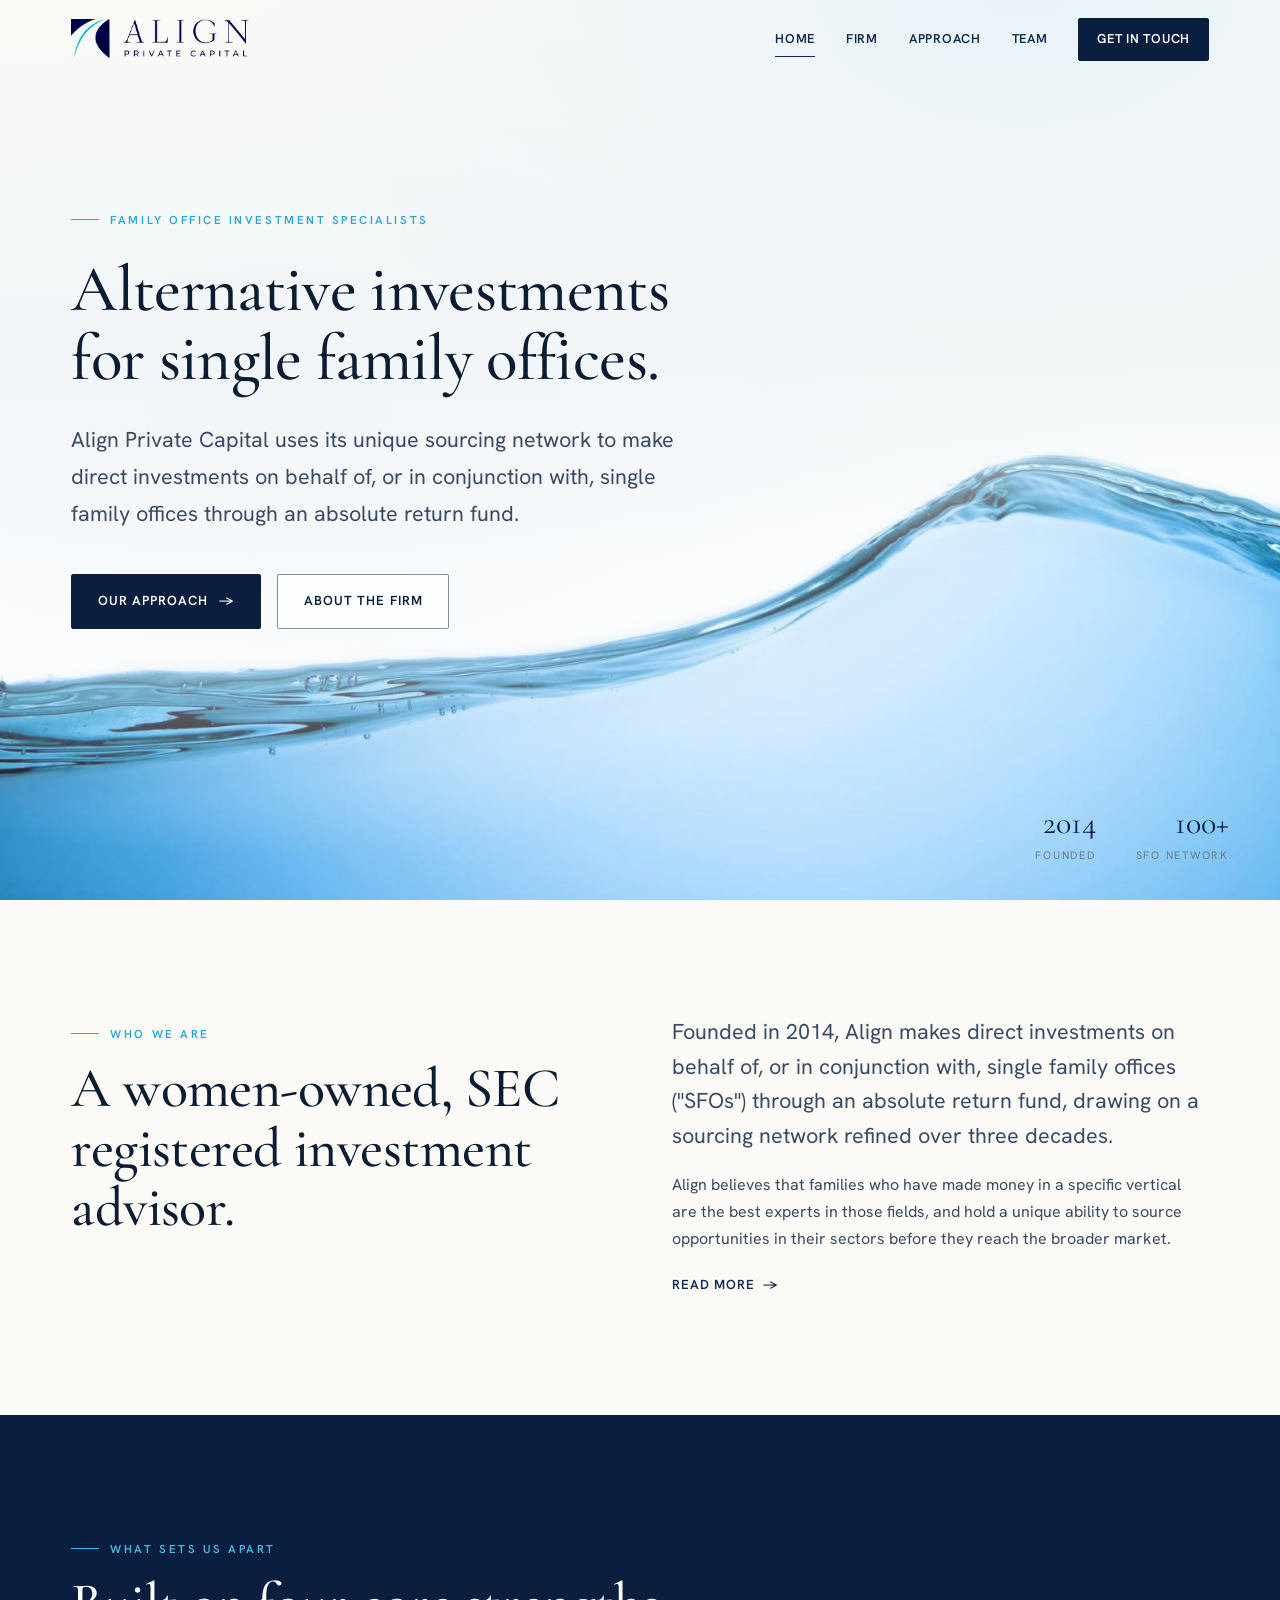
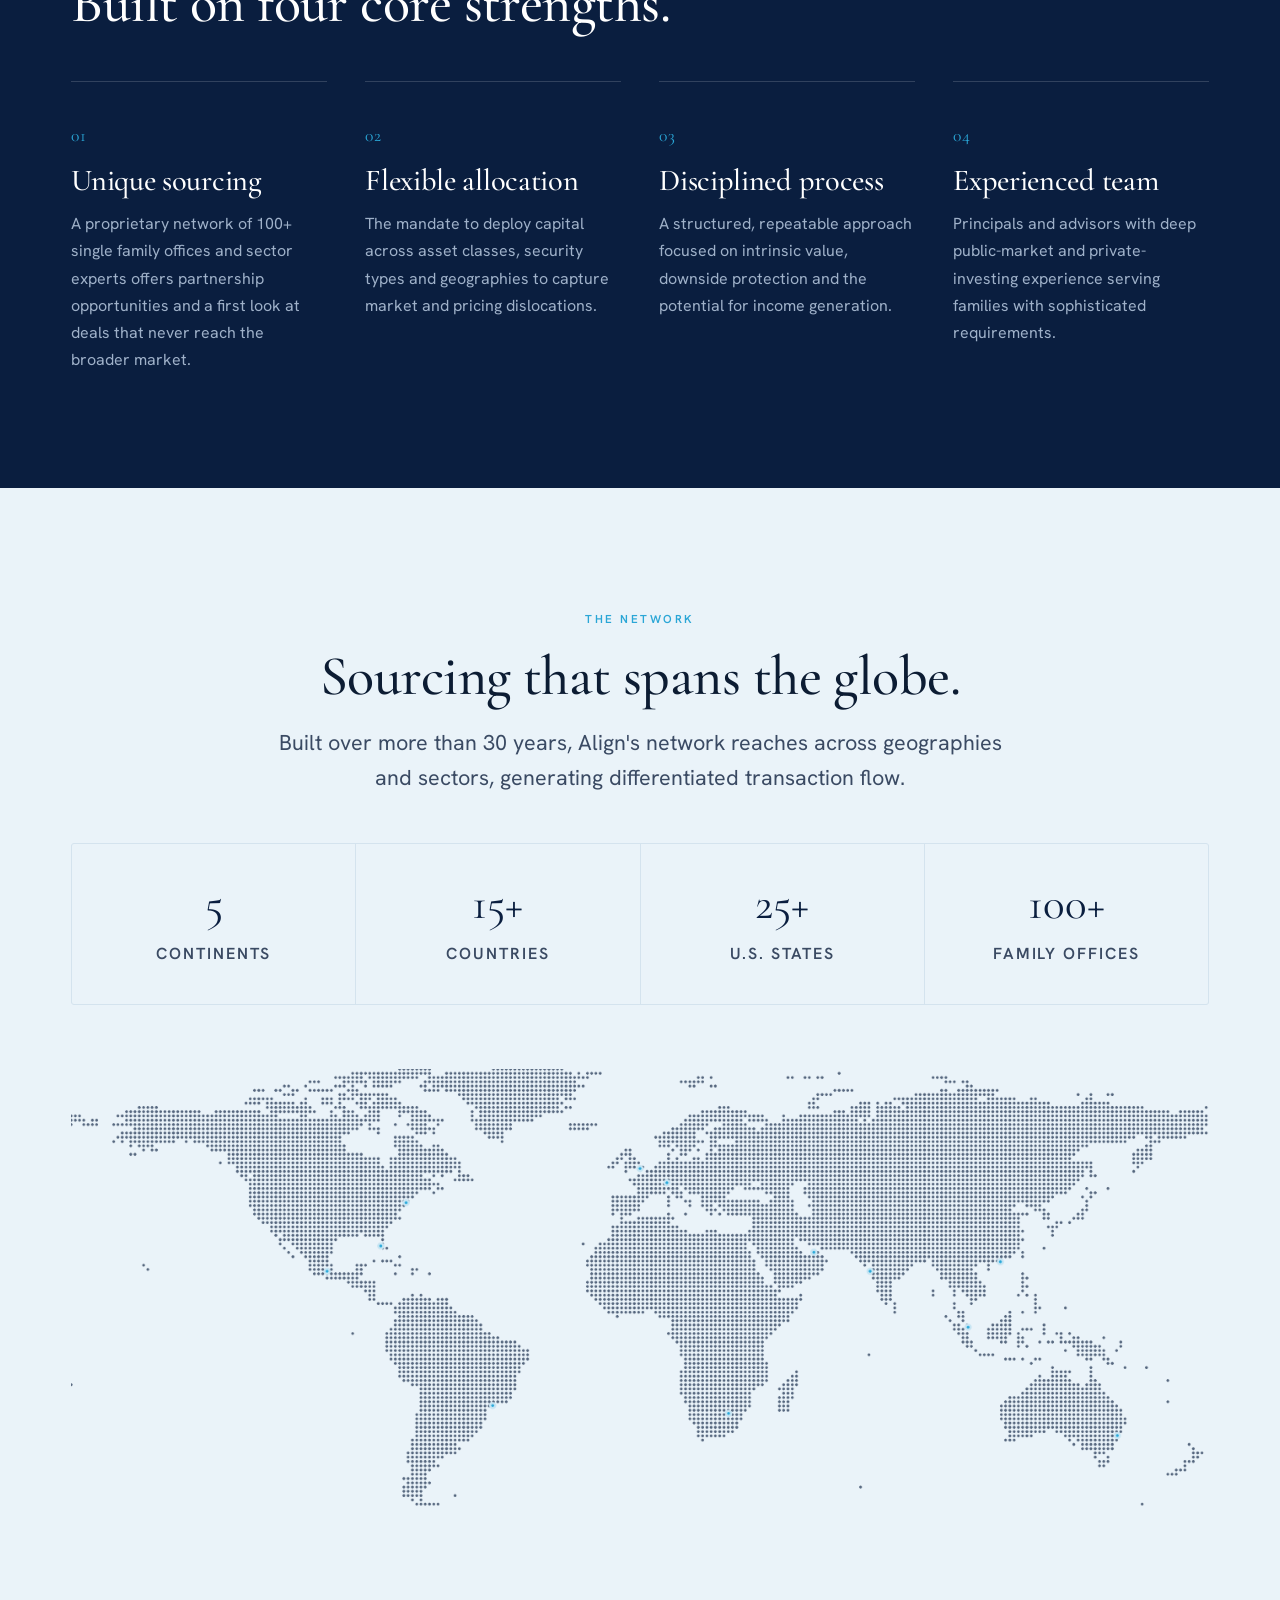
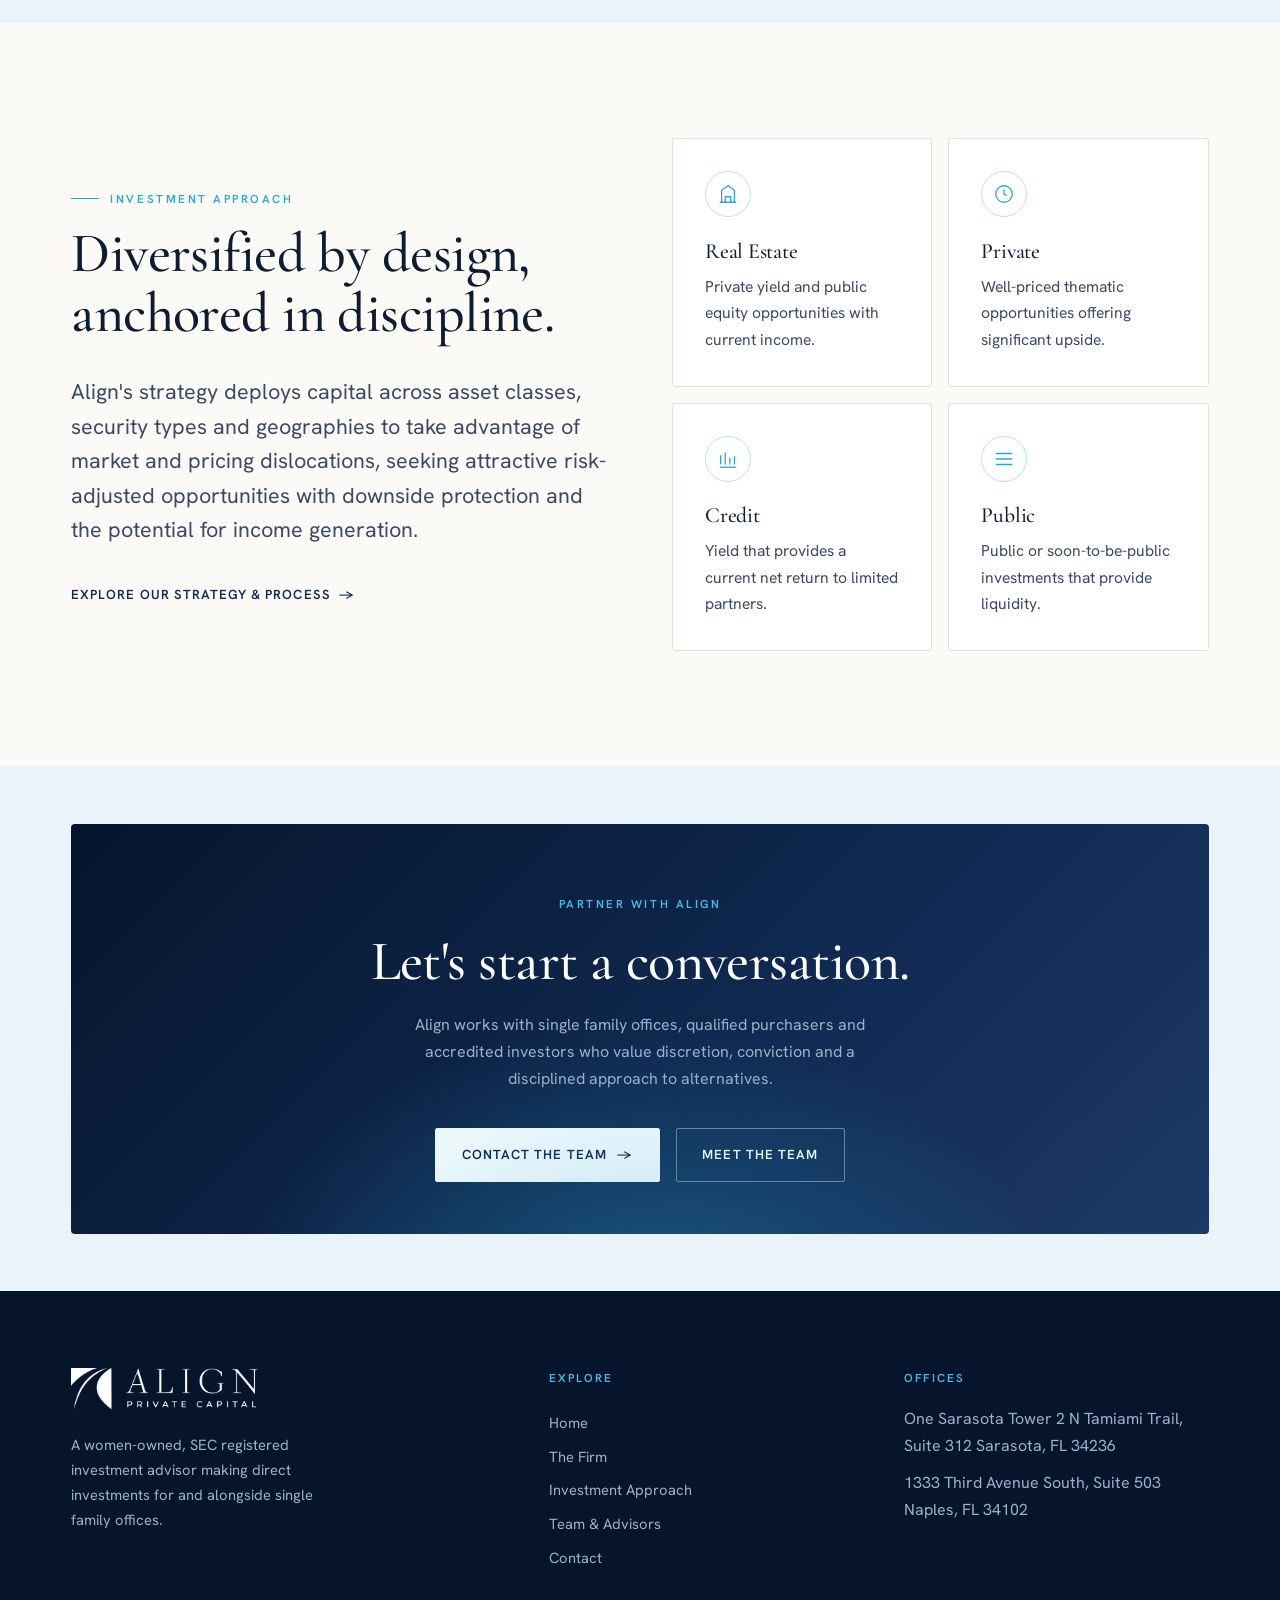
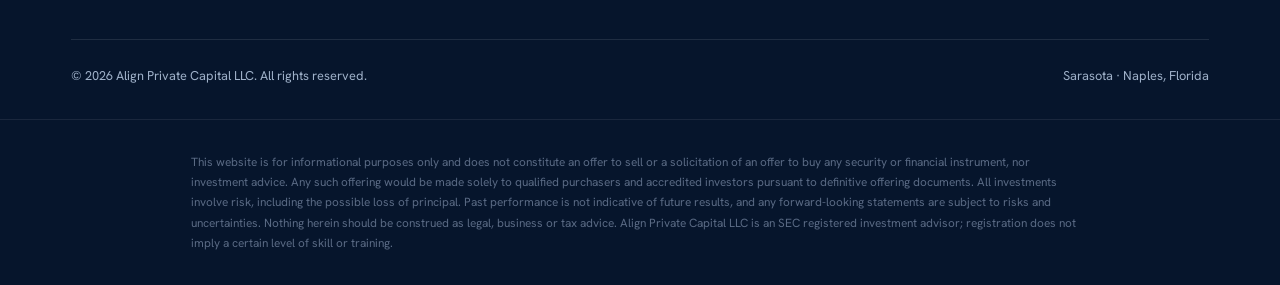
==== commit 07805ff5: "Fix hero headline word-join on mobile Add a space before the headline line break so words don't merg" ====
--- a/index.html
+++ b/index.html
@@ -42,7 +42,7 @@
     </div>
     <div class="wrap">
       <p class="eyebrow hero__eyebrow" data-load="1">Family Office Investment Specialists</p>
-      <h1 data-load="2">Alternative investments<br />for single family offices.</h1>
+      <h1 data-load="2">Alternative investments <br />for single family offices.</h1>
       <p class="hero__sub" data-load="3">Align Private Capital uses its unique sourcing network to make direct investments on behalf of, or in conjunction with, single family offices through an absolute return fund.</p>
       <div class="hero__cta" data-load="4">
         <a href="approach.html" class="btn">Our approach <span class="arrow">→</span></a>
--- a/assets/css/styles.css
+++ b/assets/css/styles.css
@@ -233,11 +233,24 @@
 .hero__water {
   position: absolute; left: 0; right: 0; bottom: -2px; width: 100%;
   pointer-events: none; z-index: 1;
-  -webkit-mask-image: linear-gradient(180deg, transparent, #000 22%);
-          mask-image: linear-gradient(180deg, transparent, #000 22%);
+  -webkit-mask-image: linear-gradient(180deg, transparent 0%, transparent 14%, #000 48%);
+          mask-image: linear-gradient(180deg, transparent 0%, transparent 14%, #000 48%);
 }
 .hero__water img { width: 100%; height: auto; object-fit: cover; }
-.hero .wrap { position: relative; z-index: 2; }
+/* Barely-there lift behind the text so it stays legible where the wave
+   rises into it on wide/short viewports; imperceptible where it doesn't. */
+.hero::after {
+  content: ""; position: absolute; inset: 0; z-index: 2; pointer-events: none;
+  background: radial-gradient(125% 88% at 21% 46%,
+    rgba(242,246,249,0.85) 0%,
+    rgba(242,246,249,0.52) 30%,
+    rgba(242,246,249,0) 56%);
+}
+@media (max-width: 720px){
+  .hero::after { background: radial-gradient(150% 70% at 50% 39%,
+    rgba(242,246,249,0.88) 0%, rgba(242,246,249,0.55) 32%, rgba(242,246,249,0) 64%); }
+}
+.hero .wrap { position: relative; z-index: 3; }
 .hero__eyebrow { margin-bottom: 1.6rem; }
 .hero h1 { max-width: 20ch; font-size: clamp(2.1rem, 1.2rem + 3.6vw, 4.7rem); overflow-wrap: break-word; }
 @media (max-width: 600px){ .hero h1 br { display: none; } .hero h1 { max-width: 16ch; } }
@@ -245,7 +258,7 @@
 .hero__sub { margin-top: 1.8rem; max-width: 52ch; font-size: clamp(1.1rem, .95rem + .6vw, 1.35rem); color: var(--ink-soft); }
 .hero__cta { margin-top: 2.6rem; display: flex; flex-wrap: wrap; gap: 1rem; }
 .hero__meta {
-  position: absolute; z-index: 2; bottom: clamp(1.5rem,4vh,2.5rem); right: var(--gutter);
+  position: absolute; z-index: 3; bottom: clamp(1.5rem,4vh,2.5rem); right: var(--gutter);
   display: flex; gap: 2.5rem; text-align: right;
 }
 @media (max-width: 880px){ .hero__meta { display: none; } }
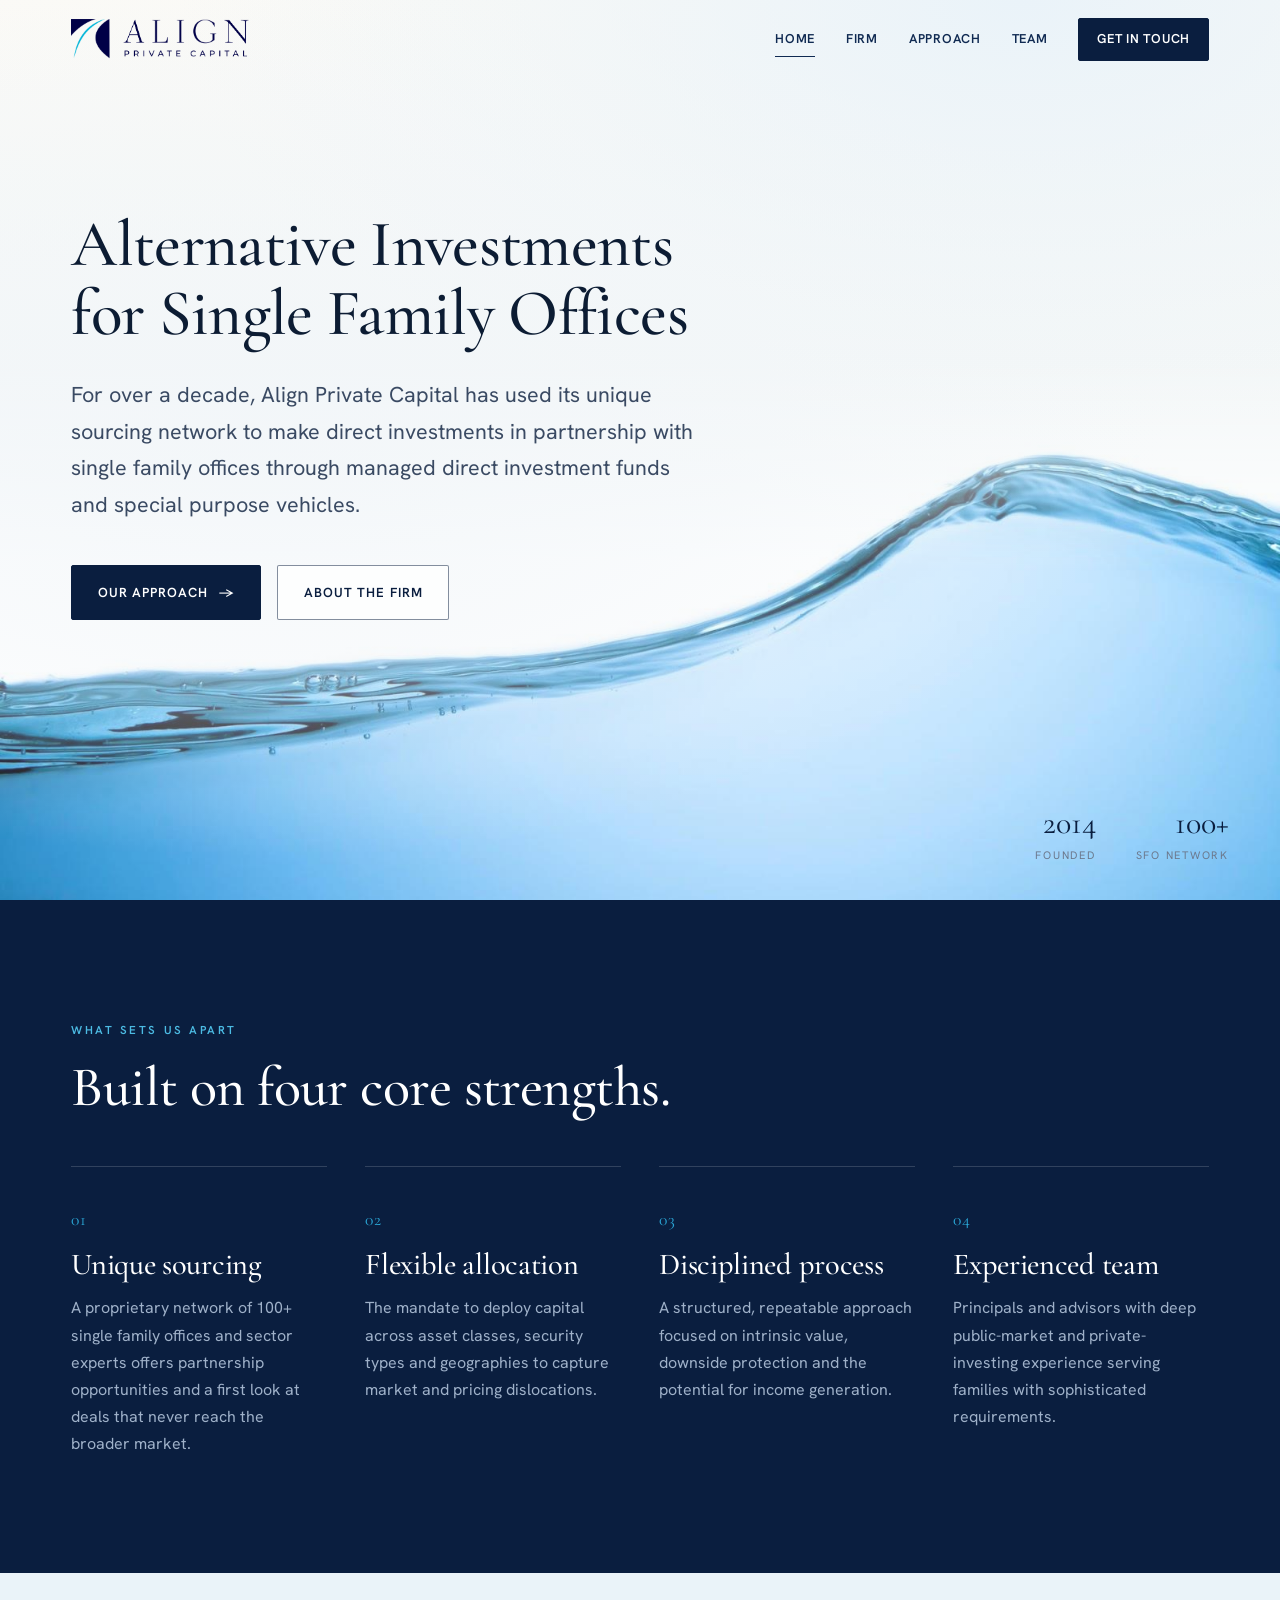
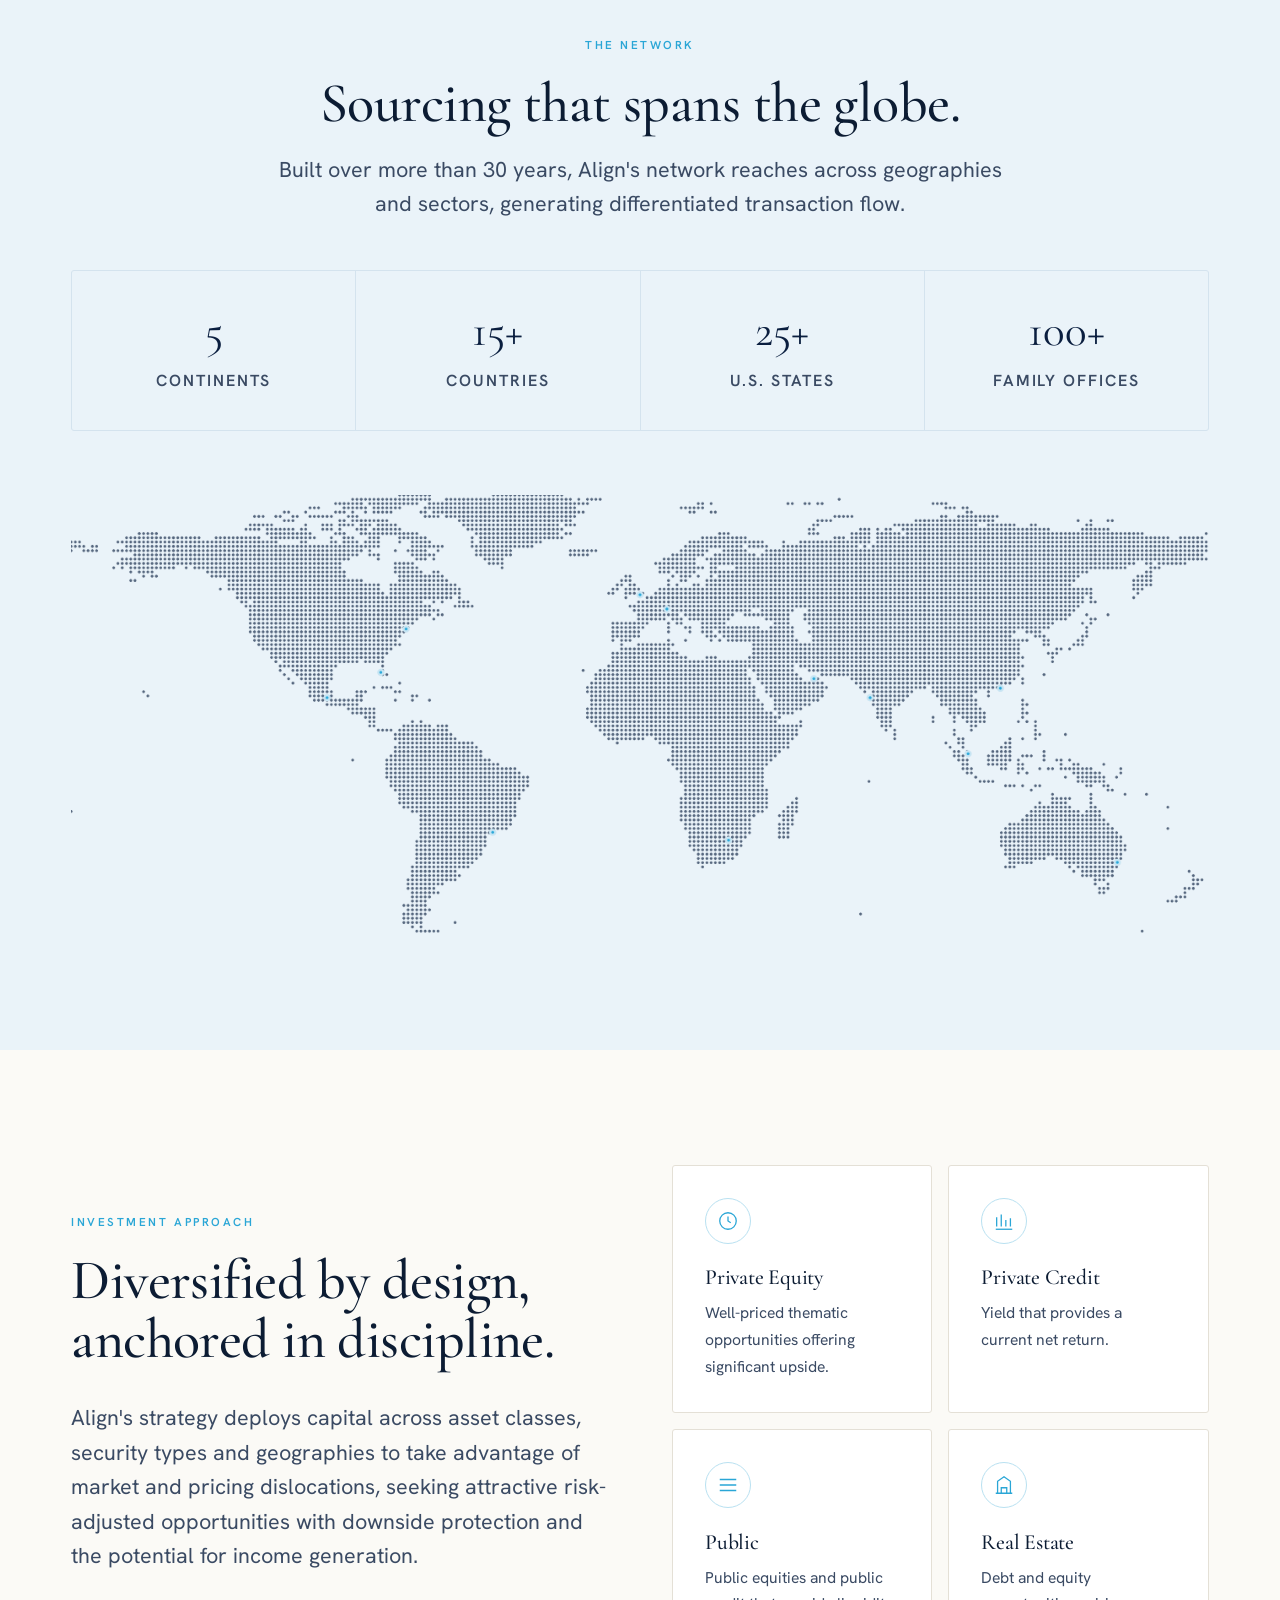
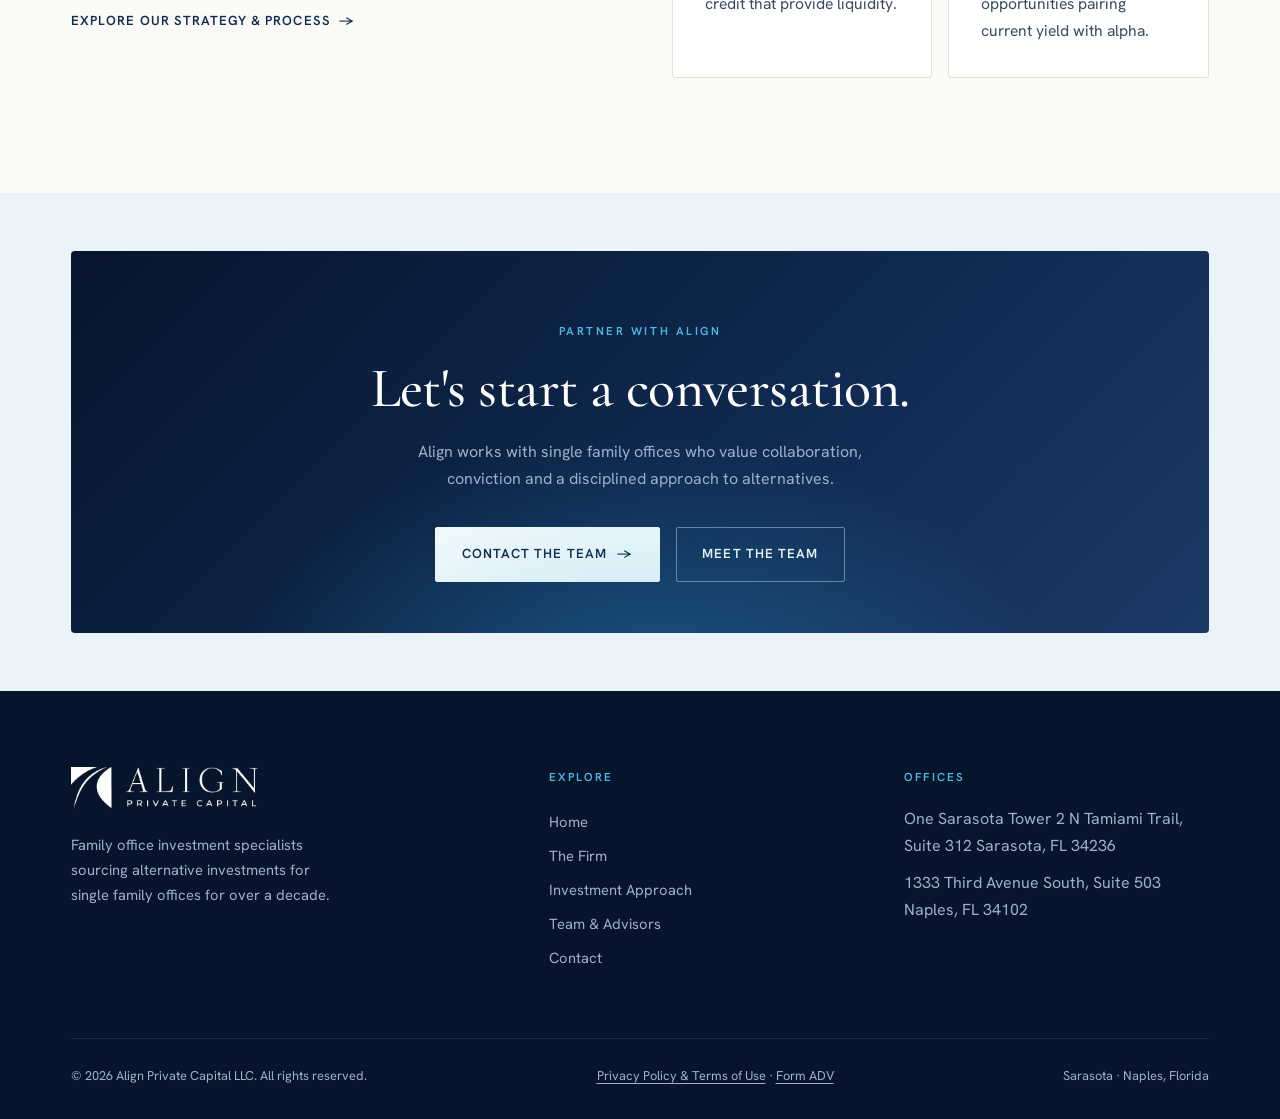
==== commit d512b644: "Initial commit Static marketing website for Align Private Capital.  History squashed prior to making" ====
--- a/index.html
+++ b/index.html
@@ -12,6 +12,10 @@
   <link rel="preconnect" href="https://fonts.gstatic.com" crossorigin />
   <link href="https://fonts.googleapis.com/css2?family=Cormorant+Garamond:ital,wght@0,400;0,500;0,600;1,400;1,500&family=Hanken+Grotesk:wght@400;500;600;700&display=swap" rel="stylesheet" />
   <link rel="stylesheet" href="assets/css/styles.css" />
+  <script>
+    window.va = window.va || function () { (window.vaq = window.vaq || []).push(arguments); };
+  </script>
+  <script defer src="/_vercel/insights/script.js"></script>
 </head>
 <body>
 
@@ -41,9 +45,8 @@
       <img src="assets/img/hero-water.jpg" alt="" />
     </div>
     <div class="wrap">
-      <p class="eyebrow hero__eyebrow" data-load="1">Family Office Investment Specialists</p>
-      <h1 data-load="2">Alternative investments <br />for single family offices.</h1>
-      <p class="hero__sub" data-load="3">Align Private Capital uses its unique sourcing network to make direct investments on behalf of, or in conjunction with, single family offices through an absolute return fund.</p>
+      <h1 data-load="1">Alternative Investments for Single Family Offices</h1>
+      <p class="hero__sub" data-load="3">For over a decade, Align Private Capital has used its unique sourcing network to make direct investments in partnership with single family offices through managed direct investment funds and special purpose vehicles.</p>
       <div class="hero__cta" data-load="4">
         <a href="approach.html" class="btn">Our approach <span class="arrow">→</span></a>
         <a href="firm.html" class="btn btn--ghost">About the firm</a>
@@ -52,23 +55,6 @@
     <div class="hero__meta" aria-hidden="true">
       <div><div class="k">2014</div><div class="l">Founded</div></div>
       <div><div class="k">100+</div><div class="l">SFO network</div></div>
-    </div>
-  </section>
-
-  <!-- ====================================================== INTRO -->
-  <section class="section">
-    <div class="wrap">
-      <div class="grid cols-2" style="align-items:start; gap:clamp(2rem,5vw,5rem)">
-        <div data-reveal>
-          <p class="eyebrow">Who we are</p>
-          <h2 class="mt-1">A women-owned, SEC registered investment advisor.</h2>
-        </div>
-        <div data-reveal data-reveal-delay="1" class="flow">
-          <p class="lede">Founded in 2014, Align makes direct investments on behalf of, or in conjunction with, single family offices ("SFOs") through an absolute return fund, drawing on a sourcing network refined over three decades.</p>
-          <p>Align believes that families who have made money in a specific vertical are the best experts in those fields, and hold a unique ability to source opportunities in their sectors before they reach the broader market.</p>
-          <p><a href="firm.html" class="tlink">Read more <span class="arrow">→</span></a></p>
-        </div>
-      </div>
     </div>
   </section>
 
@@ -105,7 +91,7 @@
   </section>
 
   <!-- ====================================================== NETWORK STATS -->
-  <section class="section section--mist">
+  <section class="section section--mist" style="padding-top: clamp(2.5rem, 4.5vw, 4.5rem)">
     <div class="wrap">
       <div class="center section-head" data-reveal>
         <p class="eyebrow center">The network</p>
@@ -137,17 +123,17 @@
         <div data-reveal data-reveal-delay="1">
           <div class="grid cols-2" style="gap:1rem">
             <div class="card"><div class="card__icon">
-              <svg viewBox="0 0 24 24" fill="none" stroke="currentColor" stroke-width="1.4"><path d="M3 21h18M5 21V8l7-5 7 5v13M9 21v-6h6v6"/></svg></div>
-              <h3>Real Estate</h3><p>Private yield and public equity opportunities with current income.</p></div>
-            <div class="card"><div class="card__icon">
               <svg viewBox="0 0 24 24" fill="none" stroke="currentColor" stroke-width="1.4"><path d="M3 12a9 9 0 1 0 18 0 9 9 0 0 0-18 0Z"/><path d="M12 7v5l3 2"/></svg></div>
-              <h3>Private</h3><p>Well-priced thematic opportunities offering significant upside.</p></div>
+              <h3>Private Equity</h3><p>Well-priced thematic opportunities offering significant upside.</p></div>
             <div class="card"><div class="card__icon">
               <svg viewBox="0 0 24 24" fill="none" stroke="currentColor" stroke-width="1.4"><path d="M4 18V8M9 18V5M14 18v-7M19 18V9"/><path d="M3 21h18"/></svg></div>
-              <h3>Credit</h3><p>Yield that provides a current net return to limited partners.</p></div>
+              <h3>Private Credit</h3><p>Yield that provides a current net return.</p></div>
             <div class="card"><div class="card__icon">
               <svg viewBox="0 0 24 24" fill="none" stroke="currentColor" stroke-width="1.4"><path d="M3 6h18M3 12h18M3 18h18"/></svg></div>
-              <h3>Public</h3><p>Public or soon-to-be-public investments that provide liquidity.</p></div>
+              <h3>Public</h3><p>Public equities and public credit that provide liquidity.</p></div>
+            <div class="card"><div class="card__icon">
+              <svg viewBox="0 0 24 24" fill="none" stroke="currentColor" stroke-width="1.4"><path d="M3 21h18M5 21V8l7-5 7 5v13M9 21v-6h6v6"/></svg></div>
+              <h3>Real Estate</h3><p>Debt and equity opportunities pairing current yield with alpha.</p></div>
           </div>
         </div>
       </div>
@@ -160,7 +146,7 @@
       <div class="cta" data-reveal>
         <p class="eyebrow center" style="justify-content:center; color:var(--teal-400)">Partner with Align</p>
         <h2 class="mt-1">Let's start a conversation.</h2>
-        <p>Align works with single family offices, qualified purchasers and accredited investors who value discretion, conviction and a disciplined approach to alternatives.</p>
+        <p>Align works with single family offices who value collaboration, conviction and a disciplined approach to alternatives.</p>
         <div class="hero__cta">
           <a href="contact.html" class="btn btn--light">Contact the team <span class="arrow">→</span></a>
           <a href="team.html" class="btn btn--outline-light">Meet the team</a>
@@ -175,7 +161,7 @@
       <div class="footer-top">
         <div class="footer-brand">
           <img src="assets/img/logo-lockup-white.png" alt="Align Private Capital" />
-          <p>A women-owned, SEC registered investment advisor making direct investments for and alongside single family offices.</p>
+          <p>Family office investment specialists sourcing alternative investments for single family offices for over a decade.</p>
         </div>
         <div class="footer-col">
           <h5>Explore</h5>
@@ -197,17 +183,12 @@
       </div>
       <div class="footer-bottom">
         <p>&copy; <span id="year">2025</span> Align Private Capital LLC. All rights reserved.</p>
+        <p><a href="assets/APC-Privacy-and-Terms-of-Use.pdf" target="_blank" rel="noopener">Privacy Policy &amp; Terms of Use</a> &middot; <a href="https://adviserinfo.sec.gov/firm/summary/304506" target="_blank" rel="noopener">Form ADV</a></p>
         <p>Sarasota &middot; Naples, Florida</p>
       </div>
     </div>
   </footer>
 
-  <aside class="disclaimer">
-    <div class="wrap">
-      <p>This website is for informational purposes only and does not constitute an offer to sell or a solicitation of an offer to buy any security or financial instrument, nor investment advice. Any such offering would be made solely to qualified purchasers and accredited investors pursuant to definitive offering documents. All investments involve risk, including the possible loss of principal. Past performance is not indicative of future results, and any forward-looking statements are subject to risks and uncertainties. Nothing herein should be construed as legal, business or tax advice. Align Private Capital LLC is an SEC registered investment advisor; registration does not imply a certain level of skill or training.</p>
-    </div>
-  </aside>
-
   <script src="assets/js/main.js"></script>
 </body>
 </html>
--- a/assets/css/styles.css
+++ b/assets/css/styles.css
@@ -84,13 +84,7 @@
   align-items: center;
   gap: .7rem;
 }
-.eyebrow::before {
-  content: "";
-  width: 28px; height: 1px;
-  background: currentColor;
-  display: inline-block;
-}
-.eyebrow.center::before { display: none; }
+.eyebrow::before { display: none; }
 
 .lede { font-size: clamp(1.1rem, .9rem + .7vw, 1.35rem); line-height: 1.6; color: var(--ink-soft); }
 .measure { max-width: 62ch; }
@@ -99,6 +93,7 @@
 /* ---------------------------------------------------------------- Layout */
 .wrap { width: 100%; max-width: var(--maxw); margin-inline: auto; padding-inline: var(--gutter); }
 .section { padding-block: var(--sec-y); position: relative; }
+.section--tight { padding-block: clamp(1.25rem, 2.5vw, 2rem); }
 .section--mist { background: var(--mist); }
 .section--paper2 { background: var(--paper-2); }
 .section--navy { background: var(--navy-800); color: var(--on-navy); }
@@ -119,6 +114,7 @@
 .section-head h2 { margin-top: 1rem; }
 .section-head .lede { margin-top: 1.25rem; }
 .center { text-align: center; }
+.justify { text-align: justify; text-justify: inter-word; }
 .center.section-head { margin-inline: auto; }
 .center .eyebrow { justify-content: center; }
 
@@ -215,6 +211,13 @@
   .nav a, .site-header .nav a { color: var(--on-navy) !important; font-size: 1rem; }
   .nav .btn { color:#fff !important; margin-top: .5rem; }
   body.nav-open { overflow: hidden; }
+  /* While the menu is open, drop the header's backdrop-filter: it would
+     otherwise become the containing block for the fixed menu and clip it
+     to the header bar when scrolled. Keeps the slide-in full-height. */
+  body.nav-open .site-header,
+  body.nav-open .site-header.solid {
+    backdrop-filter: none; -webkit-backdrop-filter: none;
+  }
   .nav-toggle.open span:nth-child(1){ transform: translateY(7px) rotate(45deg); background:#fff; }
   .nav-toggle.open span:nth-child(2){ opacity: 0; }
   .nav-toggle.open span:nth-child(3){ transform: translateY(-7px) rotate(-45deg); background:#fff; }
@@ -255,6 +258,7 @@
 .hero h1 { max-width: 20ch; font-size: clamp(2.1rem, 1.2rem + 3.6vw, 4.7rem); overflow-wrap: break-word; }
 @media (max-width: 600px){ .hero h1 br { display: none; } .hero h1 { max-width: 16ch; } }
 .hero h1 .accent { font-style: italic; color: var(--navy-600); }
+.hero__subtitle { margin-top: 1.2rem; white-space: nowrap; font-family: var(--serif); font-style: italic; font-weight: 500; font-size: clamp(0.85rem, 0.3rem + 2vw, 1.9rem); line-height: 1.2; color: var(--teal-500); }
 .hero__sub { margin-top: 1.8rem; max-width: 52ch; font-size: clamp(1.1rem, .95rem + .6vw, 1.35rem); color: var(--ink-soft); }
 .hero__cta { margin-top: 2.6rem; display: flex; flex-wrap: wrap; gap: 1rem; }
 .hero__meta {
@@ -373,8 +377,8 @@
 .pstep p { font-size: .92rem; color: var(--ink-soft); }
 
 /* ------------------------------------------------------------- Team grid */
-.team-grid { display: grid; grid-template-columns: repeat(3,1fr); gap: clamp(1.8rem,3vw,3rem) clamp(1.5rem,2.5vw,2.5rem); }
-@media (max-width: 900px){ .team-grid { grid-template-columns: repeat(2,1fr); } }
+.team-grid { display: grid; grid-template-columns: repeat(4,1fr); gap: clamp(1.8rem,3vw,3rem) clamp(1.5rem,2.5vw,2.5rem); }
+@media (max-width: 1000px){ .team-grid { grid-template-columns: repeat(2,1fr); } }
 @media (max-width: 560px){ .team-grid { grid-template-columns: 1fr; max-width: 360px; margin-inline:auto; } }
 .member { text-align: center; }
 .member__photo {
@@ -429,63 +433,6 @@
   display: inline-flex; align-items: center; gap: .6rem; width: 100%; justify-content: center;
 }
 .world-map .key-dot { width: 8px; height: 8px; border-radius: 50%; background: var(--teal-500); display: inline-block; box-shadow: 0 0 0 4px rgba(42,166,214,.18); }
-
-/* ----------------------------------------------------------- Fund cards */
-.funds { display: grid; grid-template-columns: repeat(3,1fr); gap: clamp(1.25rem,2.5vw,1.75rem); }
-@media (max-width: 860px){ .funds { grid-template-columns: 1fr; max-width: 560px; } }
-.fund {
-  position: relative; background: #fff; border: 1px solid var(--line);
-  border-radius: 3px; padding: clamp(1.9rem,2.8vw,2.6rem);
-  overflow: hidden;
-  transition: transform .45s var(--ease), box-shadow .45s var(--ease), border-color .45s var(--ease);
-}
-.fund::before {
-  content:""; position: absolute; left: 0; top: 0; right: 0; height: 3px;
-  background: linear-gradient(90deg, var(--teal-500), var(--teal-200));
-  transform: scaleX(0); transform-origin: left; transition: transform .55s var(--ease);
-}
-.fund:hover { transform: translateY(-4px); box-shadow: var(--shadow-md); border-color: var(--mist-2); }
-.fund:hover::before { transform: scaleX(1); }
-.fund__year {
-  font-family: var(--serif); font-weight: 500;
-  font-size: clamp(2.7rem, 4vw, 3.6rem); line-height: 1; color: var(--navy-800);
-  letter-spacing: .01em;
-}
-.fund__rule { width: 40px; height: 2px; background: var(--teal-500); margin: 1.15rem 0 1.3rem; }
-.fund h3 { font-size: 1.6rem; margin-bottom: .65rem; }
-.fund p { font-size: .96rem; color: var(--ink-soft); margin: 0; }
-
-/* --------------------------------------------------- Investment logos */
-.logo-grid {
-  display: grid;
-  grid-template-columns: repeat(4, 1fr);
-  gap: 1px;
-  background: var(--line);
-  border: 1px solid var(--line);
-  border-radius: 3px;
-  overflow: hidden;
-}
-@media (max-width: 860px){ .logo-grid { grid-template-columns: repeat(3,1fr); } }
-@media (max-width: 560px){ .logo-grid { grid-template-columns: repeat(2,1fr); } }
-.logo-cell {
-  background: #fff;
-  display: grid;
-  place-items: center;
-  padding: clamp(1.4rem, 3vw, 2.4rem) 1.5rem;
-  min-height: 128px;
-  transition: background .4s var(--ease);
-}
-.logo-cell:hover { background: var(--paper); }
-.logo-cell img {
-  max-width: min(170px, 100%);
-  max-height: 52px;
-  width: auto; height: auto;
-  object-fit: contain;
-  opacity: .62;
-  filter: grayscale(1);
-  transition: opacity .45s var(--ease), filter .45s var(--ease);
-}
-.logo-cell:hover img { opacity: 1; filter: grayscale(0); }
 
 /* ------------------------------------------------------------- Quote band */
 .quote { text-align: center; max-width: 900px; margin-inline: auto; }
@@ -551,9 +498,9 @@
 .footer-col a:hover { color: #fff; }
 .footer-bottom { margin-top: clamp(2.5rem,5vw,4rem); padding-top: 1.6rem; border-top: 1px solid rgba(255,255,255,.1); display:flex; flex-wrap:wrap; gap:1rem; justify-content: space-between; align-items:center; }
 .footer-bottom p { font-size: .8rem; color: var(--on-navy-mute); }
+.footer-bottom a { color: var(--on-navy-mute); text-decoration: underline; text-underline-offset: 3px; transition: color .3s; }
+.footer-bottom a:hover { color: #fff; }
 .footer-bottom .legal { max-width: 70ch; font-size: .76rem; line-height: 1.6; color: #61718c; }
-.disclaimer { background: var(--navy-900); color: #5a6a84; font-size: .74rem; line-height: 1.7; padding-block: 2rem; border-top: 1px solid rgba(255,255,255,.08); }
-.disclaimer .wrap { max-width: 1000px; }
 
 /* --------------------------------------------------------- Reveal anim */
 [data-reveal] { opacity: 0; transform: translateY(22px); transition: opacity .9s var(--ease), transform .9s var(--ease); }
